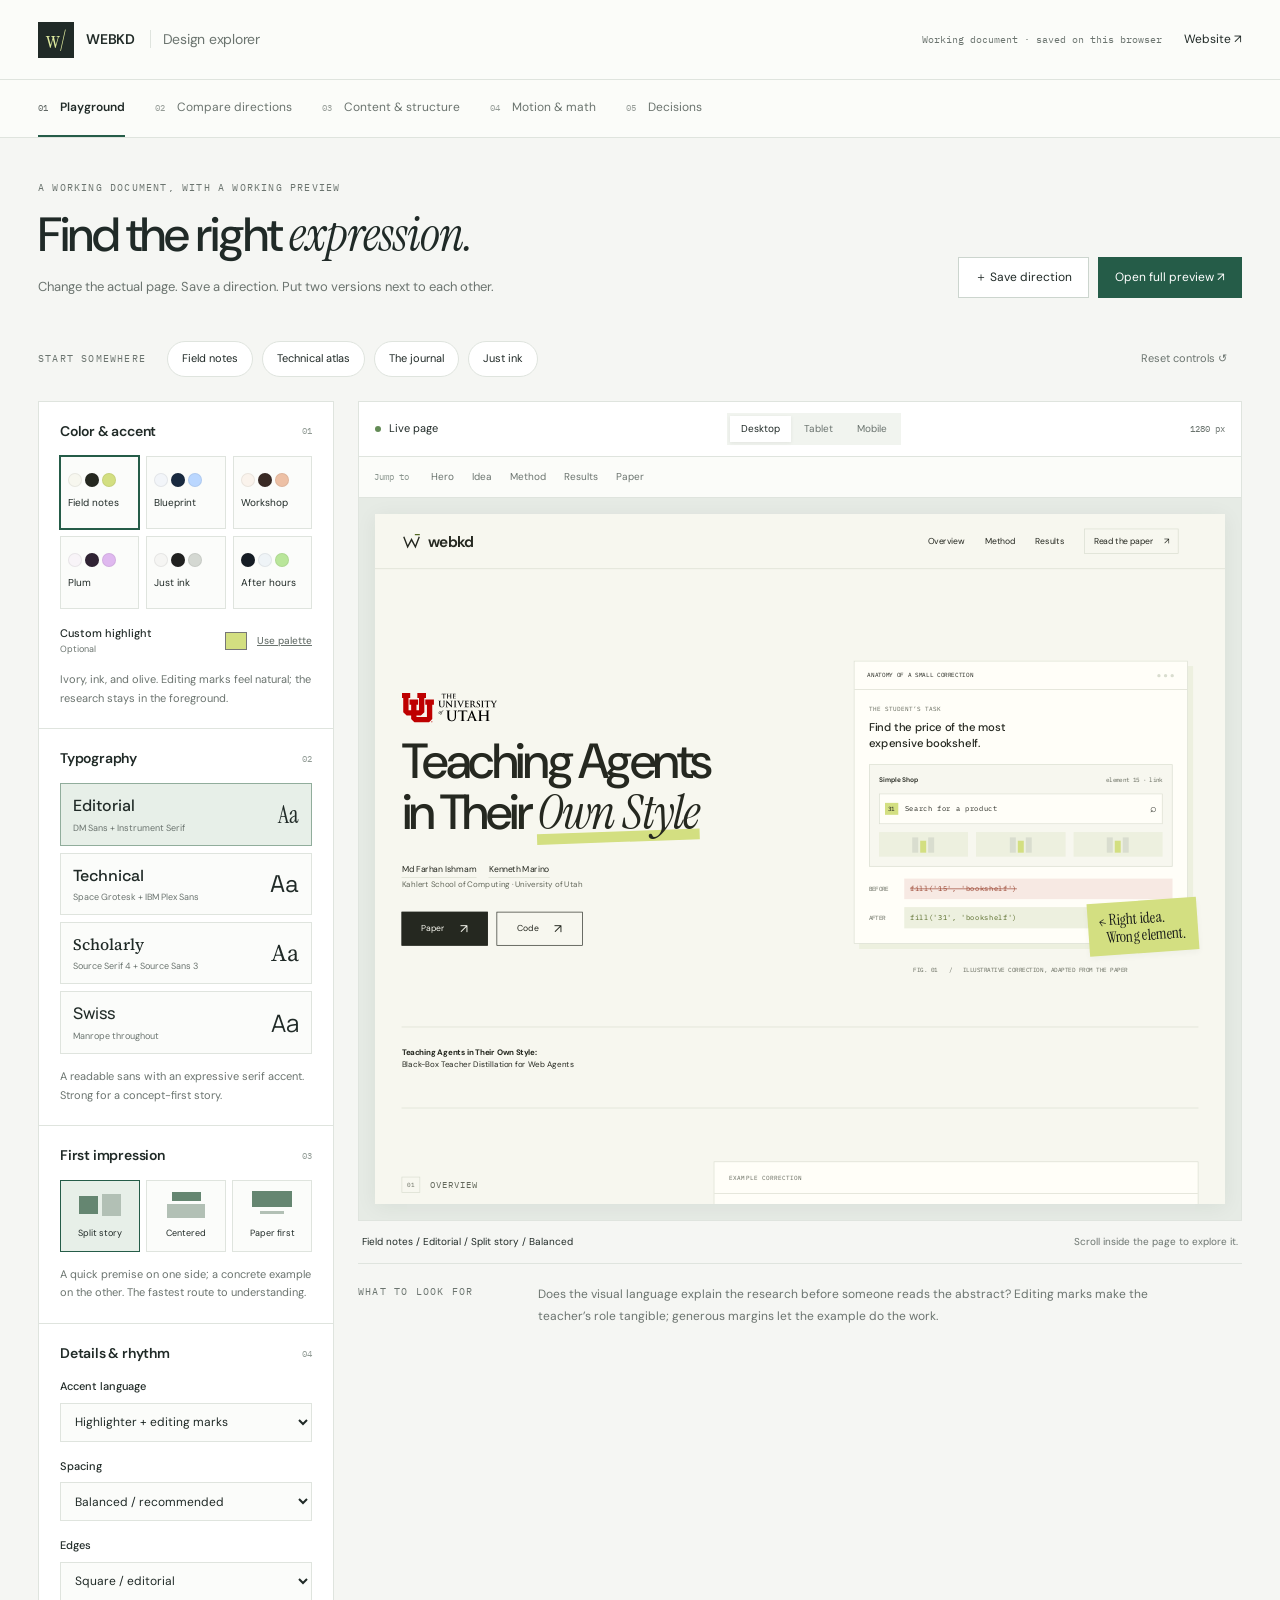
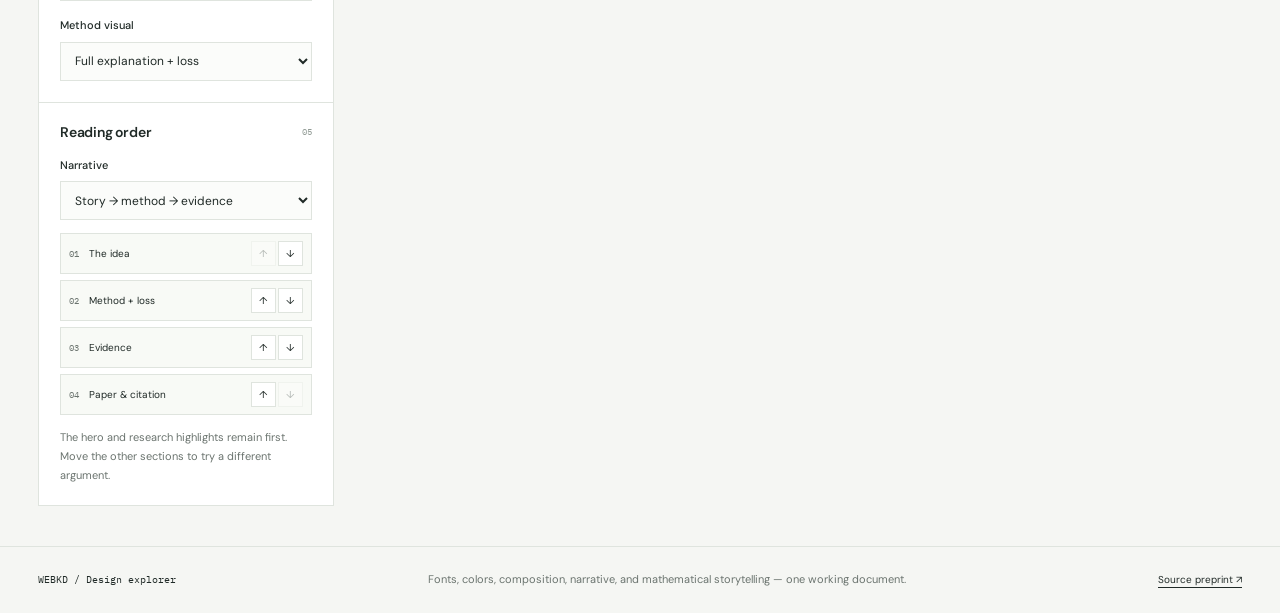
==== design-explorer.html @ 94b7bc2e "Build WEBKD research website and link directly to paper" ====
<!doctype html>
<html lang="en">
<head>
  <meta charset="utf-8">
  <meta name="viewport" content="width=device-width, initial-scale=1">
  <title>WEBKD — Design explorer & working document</title>
  <meta name="description" content="An interactive design workbook for the WEBKD research website. Compare typography, accents, composition, content order, and mathematical storytelling.">
  <link rel="preconnect" href="https://fonts.googleapis.com">
  <link rel="preconnect" href="https://fonts.gstatic.com" crossorigin>
  <link href="https://fonts.googleapis.com/css2?family=DM+Sans:wght@400;500;600;650;700&family=IBM+Plex+Mono:wght@400;500&family=Instrument+Serif:ital@0;1&family=Manrope:wght@400;500;600;700&family=Source+Serif+4:wght@400;600&family=Space+Grotesk:wght@400;500;600&display=swap" rel="stylesheet">
  <link rel="stylesheet" href="design-explorer.css">
  <script src="design-explorer.js" defer></script>
</head>
<body>
  <a class="skip" href="#workspace">Skip to workspace</a>
  <header class="app-header">
    <a class="app-brand" href="design-explorer.html"><span class="brand-mark">w/</span><span>WEBKD <b>Design explorer</b></span></a>
    <div class="header-end"><span class="save-indicator" id="save-indicator" role="status">Working document · saved on this browser</span><a class="text-link" href="index.html" target="_blank" rel="noopener">Website ↗</a></div>
  </header>
  <nav class="workspace-tabs" role="tablist" aria-label="Design document sections">
    <button id="tab-playground" role="tab" aria-selected="true" aria-controls="panel-playground" data-tab="playground"><span>01</span> Playground</button>
    <button id="tab-compare" role="tab" aria-selected="false" aria-controls="panel-compare" data-tab="compare" tabindex="-1"><span>02</span> Compare directions</button>
    <button id="tab-structure" role="tab" aria-selected="false" aria-controls="panel-structure" data-tab="structure" tabindex="-1"><span>03</span> Content & structure</button>
    <button id="tab-math" role="tab" aria-selected="false" aria-controls="panel-math" data-tab="math" tabindex="-1"><span>04</span> Motion & math</button>
    <button id="tab-notes" role="tab" aria-selected="false" aria-controls="panel-notes" data-tab="notes" tabindex="-1"><span>05</span> Decisions</button>
  </nav>
  <main id="workspace">
    <section id="panel-playground" role="tabpanel" aria-labelledby="tab-playground">
      <div class="page-intro"><div><p class="eyebrow">A working document, with a working preview</p><h1>Find the right <em>expression.</em></h1><p>Change the actual page. Save a direction. Put two versions next to each other.</p></div><div class="intro-actions"><button class="button" data-save-direction>＋ Save direction</button><a class="button primary" id="open-preview" href="index.html" target="_blank" rel="noopener">Open full preview ↗</a></div></div>
      <div class="preset-row"><span class="eyebrow">Start somewhere</span><button data-preset="field">Field notes</button><button data-preset="technical">Technical atlas</button><button data-preset="journal">The journal</button><button data-preset="ink">Just ink</button><button id="reset-design" class="reset">Reset controls ↺</button></div>
      <div class="playground-layout">
        <aside class="controls" aria-label="Design controls">
          <section class="control-section"><div class="control-heading"><h2>Color & accent</h2><span>01</span></div><div class="palette-grid" id="palette-options" role="group" aria-label="Color palette"></div><label class="input-label custom-color"><span>Custom highlight <small>Optional</small></span><span><input type="color" id="custom-accent" value="#d3df81" aria-label="Custom accent color"><button id="clear-accent" class="small-link">Use palette</button></span></label><p class="control-note" id="palette-description"></p></section>
          <section class="control-section"><div class="control-heading"><h2>Typography</h2><span>02</span></div><div class="type-options" id="type-options" role="group" aria-label="Typography pairing"></div><p class="control-note" id="type-description"></p></section>
          <section class="control-section"><div class="control-heading"><h2>First impression</h2><span>03</span></div><div class="composition-options" role="group" aria-label="Hero composition"><button data-setting="hero" data-value="split"><span class="layout-icon split-icon"><i></i><i></i></span>Split story</button><button data-setting="hero" data-value="centered"><span class="layout-icon center-icon"><i></i><i></i></span>Centered</button><button data-setting="hero" data-value="paper"><span class="layout-icon paper-icon"><i></i><i></i></span>Paper first</button></div><p class="control-note" id="hero-description"></p></section>
          <section class="control-section"><div class="control-heading"><h2>Details & rhythm</h2><span>04</span></div><label class="input-label">Accent language<select id="accent-select" data-select="accent"><option value="marker">Highlighter + editing marks</option><option value="underline">Precise underlines</option><option value="dot">Dots + technical annotations</option><option value="quiet">Quiet, minimal decoration</option></select></label><label class="input-label">Spacing<select id="density-select" data-select="density"><option value="spacious">Spacious / slow reading</option><option value="balanced">Balanced / recommended</option><option value="compact">Compact / information first</option></select></label><label class="input-label">Edges<select id="corners-select" data-select="corners"><option value="sharp">Square / editorial</option><option value="soft">Soft / approachable</option></select></label><label class="input-label">Method visual<select id="animation-select" data-select="animation"><option value="deep">Full explanation + loss</option><option value="overview">Quick 22-second overview</option><option value="static">Static scientific diagram</option></select></label></section>
          <section class="control-section"><div class="control-heading"><h2>Reading order</h2><span>05</span></div><label class="input-label">Narrative<select id="order-select"><option value="story">Story → method → evidence</option><option value="evidence">Evidence → story → method</option><option value="method">Method → story → evidence</option><option value="custom">Custom order</option></select></label><ol class="order-list" id="order-list" aria-label="Reorder content sections"></ol><p class="control-note">The hero and research highlights remain first. Move the other sections to try a different argument.</p></section>
        </aside>
        <div class="preview-column">
          <div class="preview-toolbar"><span><i class="live-dot"></i> Live page</span><div class="segmented" role="group" aria-label="Preview viewport"><button data-device="desktop" aria-pressed="true">Desktop</button><button data-device="tablet" aria-pressed="false">Tablet</button><button data-device="mobile" aria-pressed="false">Mobile</button></div><span class="viewport-label" id="viewport-label">1280 px</span></div>
          <div class="preview-jumps" role="group" aria-label="Jump to preview section"><span>Jump to</span><button data-focus="hero">Hero</button><button data-focus="idea">Idea</button><button data-focus="method">Method</button><button data-focus="results">Results</button><button data-focus="paper">Paper</button></div>
          <div class="preview-shell" id="preview-shell"><div class="frame-stage" data-logical-width="1280" data-logical-height="1040"><iframe id="live-preview" src="index.html?explore=1" title="Live website design preview"></iframe></div></div>
          <div class="preview-summary"><p id="current-summary" aria-live="polite"></p><span>Scroll inside the page to explore it.</span></div>
          <div class="design-reason"><span class="eyebrow">What to look for</span><p id="design-reason">Does the visual language explain the research before someone reads the abstract? Editing marks make the teacher’s role tangible; generous margins let the example do the work.</p></div>
        </div>
      </div>
    </section>
    <section id="panel-compare" role="tabpanel" aria-labelledby="tab-compare" hidden>
      <div class="page-intro"><div><p class="eyebrow">Hold one thing constant, change another</p><h1>Two directions.<br><em>A clearer choice.</em></h1><p>Compare saved snapshots or the current working design. Each preview is a complete page.</p></div><button class="button" id="swap-comparison">Swap A & B ⇄</button></div>
      <div class="comparison-grid"><article class="comparison-card"><div class="comparison-heading"><label for="compare-a"><span class="letter">A</span> Direction</label><select id="compare-a"></select><button class="button small" data-use-comparison="a">Use this</button></div><div class="frame-stage comparison-stage" data-logical-width="1160" data-logical-height="1180"><iframe id="compare-frame-a" title="Design comparison A" data-src="index.html?explore=1"></iframe></div><p class="comparison-caption" id="compare-note-a"></p></article><article class="comparison-card"><div class="comparison-heading"><label for="compare-b"><span class="letter">B</span> Direction</label><select id="compare-b"></select><button class="button small" data-use-comparison="b">Use this</button></div><div class="frame-stage comparison-stage" data-logical-width="1160" data-logical-height="1180"><iframe id="compare-frame-b" title="Design comparison B" data-src="index.html?explore=1"></iframe></div><p class="comparison-caption" id="compare-note-b"></p></article></div>
      <div class="comparison-details"><h2>What actually changes?</h2><div class="table-scroll"><table><thead><tr><th scope="col">Design decision</th><th scope="col">Direction A</th><th scope="col">Direction B</th></tr></thead><tbody id="comparison-diff"></tbody></table></div></div>
    </section>
    <section id="panel-structure" role="tabpanel" aria-labelledby="tab-structure" hidden>
      <div class="page-intro"><div><p class="eyebrow">Decide the argument before adding content</p><h1>Structure is<br><em>part of the story.</em></h1><p>Three useful routes through the same research, depending on who arrives and what they need.</p></div><button class="button primary" data-go-tab="playground">Try a structure in the page ↗</button></div>
      <div class="route-grid">
        <article class="route-card"><span class="eyebrow">01 / For a broad ML audience</span><h2>Lead with the idea.</h2><p>Make the teacher-as-editor concept immediately understandable. Build the case before showing the numbers.</p><div class="route-chain"><span>Hook</span><b>↓</b><span>Concrete correction</span><b>↓</b><span>Method + loss</span><b>↓</b><span>Evidence</span><b>↓</b><span>Paper</span></div><p class="tradeoff"><strong>Tradeoff:</strong> technical readers scroll further to reach the equations.</p><button class="button" data-order-preset="story">Use this order ↗</button></article>
        <article class="route-card"><span class="eyebrow">02 / For readers comparing methods</span><h2>Lead with evidence.</h2><p>Give researchers a reason to care early: the benchmark, the baseline, and the actual size of the gain.</p><div class="route-chain"><span>Hook</span><b>↓</b><span>Results + limitations</span><b>↓</b><span>Concrete correction</span><b>↓</b><span>Method + loss</span><b>↓</b><span>Paper</span></div><p class="tradeoff"><strong>Tradeoff:</strong> results need precise context before the method has been explained.</p><button class="button" data-order-preset="evidence">Use this order ↗</button></article>
        <article class="route-card"><span class="eyebrow">03 / For a technical research audience</span><h2>Lead with mechanics.</h2><p>Introduce the algorithm and objective first. Let the explanatory animation carry the technical argument.</p><div class="route-chain"><span>Hook</span><b>↓</b><span>Method + loss</span><b>↓</b><span>Concrete correction</span><b>↓</b><span>Evidence</span><b>↓</b><span>Paper</span></div><p class="tradeoff"><strong>Tradeoff:</strong> a higher entry cost for readers who are new to agent distillation.</p><button class="button" data-order-preset="method">Use this order ↗</button></article>
      </div>
      <div class="content-plan"><div><p class="eyebrow">What belongs where</p><h2>A page with depth,<br>not a pasted paper.</h2><p>The first layer should give the insight. The second should let a researcher inspect the mechanism and evidence.</p></div><div class="table-scroll"><table><thead><tr><th>Section</th><th>Show immediately</th><th>Let readers open</th></tr></thead><tbody><tr><th>Hero</th><td>One takeaway, authors, paper link, concrete visual.</td><td>Full paper title and affiliation remain visible.</td></tr><tr><th>The idea</th><td>Student → teacher → style-preserving correction.</td><td>Original figure and full structured response.</td></tr><tr><th>Method</th><td>Four stages and the two terms of the objective.</td><td>Chaptered animation, exact equations, span weighting and masks.</td></tr><tr><th>Evidence</th><td>One benchmark, explicit baseline, model selector.</td><td>Full table, standard errors, transfer results and limits.</td></tr><tr><th>Paper</th><td>Preprint, authors, copyable citation.</td><td>Code and checkpoints when their release links exist.</td></tr></tbody></table></div></div>
    </section>
    <section id="panel-math" role="tabpanel" aria-labelledby="tab-math" hidden>
      <div class="page-intro"><div><p class="eyebrow">Explain the optimization, not just the pipeline</p><h1>Make the loss<br><em>make sense.</em></h1><p>A deeper Manim treatment, followed by an interactive explanation of what each term controls.</p></div><a class="button" href="assets/webkd-paper.pdf#page=7" target="_blank" rel="noopener">Read Eq. 5 in the paper ↗</a></div>
      <div class="motion-layout"><div class="motion-player"><video id="math-film" controls playsinline preload="metadata" poster="assets/webkd-method-poster.png?v=20261014-r3" aria-label="WEBKD method and loss explanation"><source src="assets/webkd-method.mp4?v=20261014-r3" type="video/mp4"></video><div class="motion-footer"><span>Manim · silent, with a written explanation below</span><a href="assets/webkd-method-poster.png?v=20261014-r3" target="_blank" rel="noopener">Static diagram ↗</a></div></div><aside class="chapter-panel"><span class="eyebrow">Chapters</span><div id="chapter-list"><button data-chapter="0.0"><span>01</span><div>The student’s own states<small>Where corrections are made</small></div></button><button data-chapter="9.867"><span>02</span><div>The perplexity premium<small>Why wording can dominate the loss</small></div></button><button data-chapter="20.600"><span>03</span><div>Action contribution<small>Score reasoning; set learning emphasis</small></div></button><button data-chapter="35.833"><span>04</span><div>The complete objective<small>Learning emphasis + rationale anchor</small></div></button><button data-chapter="46.867"><span>05</span><div>What the anchor controls<small>Keep reasoning near its prior</small></div></button><button data-chapter="59.400"><span>06</span><div>Putting it together<small>Correct decisions in the student’s style</small></div></button></div><p class="control-note">Select a chapter to seek and play. The film uses schematic examples, not measured training traces.</p></aside></div>
      <div class="formula-intro"><span class="eyebrow">The central equation / paper Eq. 5</span><h2>Two terms. Two different jobs.</h2><div class="formula-surface"><img src="assets/formulas/loss.svg" alt="L WD equals the sum of token weights times cross entropy divided by the sum of weights, plus beta times the sum of role masks times pointwise KL divided by the sum of role masks." loading="lazy"></div><div class="intuition-pair"><article><span class="term-label">Weighted imitation</span><h3>What deserves attention?</h3><p>Weight reasoning by how much it helps the student predict the corrected action. Divide by the weight sum so changing all weights together does not silently rescale the loss.</p></article><article><span class="term-label anchor">Rationale anchor</span><h3>How far should reasoning move?</h3><p>Penalize drift from the frozen seed on think, plan, and memory tokens. Leave action and step tokens almost unanchored so corrected decisions can be learned.</p></article></div></div>
      <div class="loss-lab"><div class="lab-intro"><span class="eyebrow">Try the intuition</span><h2>Which span earns<br>the learning signal?</h2><p>Move the contribution scores. The weight map follows the paper’s Eq. 10, including average ranks for ties and the dead zone.</p><p class="synthetic-label">Illustrative values · one token per span · not experimental results</p><div class="lab-presets"><button data-lab-preset="distinct">Distinct contributions</button><button data-lab-preset="tied">All tied</button><button data-lab-preset="close">Nearly tied</button></div><label class="input-label beta-label">Anchor strength β <output id="beta-output">0.03</output><input id="beta-slider" type="range" min="0" max="0.3" step="0.01" value="0.03"></label><label class="input-label">Anchor mask<select id="mask-select"><option value="rationale">Rationale only · paper setting</option><option value="all">All tokens · comparison</option><option value="none">No anchor · comparison</option></select></label><p class="control-note">The demo holds target-token cross entropy and log-ratios fixed. β changes the objective’s penalty, not a simulated model’s accuracy.</p></div><div class="lab-workspace"><div id="span-controls"></div><div class="lab-constants"><span>Weight floor φ = 0.1</span><span>Dead zone τ = 0.05 nats</span></div><div class="table-scroll"><table class="loss-table"><thead><tr><th>Role</th><th>CE weight w</th><th>Anchor γ</th><th>Fixed CE</th><th>Fixed d</th></tr></thead><tbody id="loss-lab-table"></tbody></table></div><div class="loss-total" aria-live="polite"><span><small>Weighted CE</small><b id="weighted-ce">—</b></span><strong>+</strong><span><small>β × anchor</small><b id="anchor-term">—</b></span><strong>=</strong><span><small>Illustrative loss</small><b id="loss-total">—</b></span></div><p id="weight-intuition" class="weight-intuition"></p></div></div>
      <div class="equation-grid">
        <article class="equation-card"><span class="eyebrow">Eq. 2 / Diagnose the mismatch</span><h3>Extra surprisal, not raw perplexity.</h3><img src="assets/formulas/premium.svg" alt="Premium equals mean negative log probability of teacher supervision under the seed minus mean negative log probability of student text." loading="lazy"><p>The premium is the difference in mean per-token surprisal: log perplexity of supervision minus log perplexity of the student’s own response. Unfamiliar teacher wording can dominate a uniform loss.</p></article>
        <article class="equation-card"><span class="eyebrow">Eq. 4 / Measure contribution</span><h3>What changes when this span disappears?</h3><img src="assets/formulas/information.svg" alt="Delta s equals the seed model's log probability of the corrected action with the span minus its log probability without the span." loading="lazy"><p>Both scores come from the frozen student checkpoint, computed offline. A negative contribution stays in the ranking; it is not automatically removed.</p></article>
        <article class="equation-card"><span class="eyebrow">Eq. 10 / Map contribution to weight</span><h3>Rank within each step.</h3><img src="assets/formulas/weights.svg" alt="The span weight is clipped between phi and one; the normalized rank is contracted toward one half according to the within-step spread divided by the dead-zone width." loading="lazy"><p>Here rₛ is the normalized within-step rank and σ = max Δ − min Δ is the contribution spread. With φ = 0.1 and τ = 0.05 nats, all-tied contributions give every span weight 0.55; near ties smoothly approach it. Ranks reduce sensitivity to action-probability scale.</p></article>
        <article class="equation-card"><span class="eyebrow">Eq. 5 / Penalize selected drift</span><h3>A pointwise KL surrogate.</h3><img src="assets/formulas/kl.svg" alt="k l i equals exponential d i minus d i minus one, where d i is log seed probability minus log current policy probability of the same target token." loading="lazy"><p>Here pᵢ is the current student’s target-token probability and qᵢ is the frozen seed’s, at the same context. This penalty is evaluated on corpus target tokens, not the exact full-vocabulary KL. The rationale mask is 1 for think/plan/memory and 10⁻⁶ elsewhere in the implementation.</p></article>
      </div>
    </section>
    <section id="panel-notes" role="tabpanel" aria-labelledby="tab-notes" hidden>
      <div class="page-intro"><div><p class="eyebrow">Keep the decisions, not just the screenshots</p><h1>Your design<br><em>working document.</em></h1><p>Save combinations, record why they work, and export a brief when you find a direction.</p></div><div class="intro-actions"><button class="button" id="export-json">Export workspace ↓</button><button class="button primary" id="print-brief">Print / save PDF ↗</button></div></div>
      <div class="decision-layout"><div><section class="notes-card"><h2>What feels right?</h2><label class="input-label">Direction & rationale<textarea id="decision-notes" rows="7" placeholder="For example: Keep the olive editing marks, use the scholarly title treatment, and lead with the loss animation. The page should feel like a research essay."></textarea></label><label class="input-label">Questions to resolve<textarea id="open-questions" rows="4" placeholder="What should the first screen communicate? Should the equations be visible immediately? Which example best explains the student’s style?"></textarea></label><p class="control-note">Notes and saved directions stay in this browser. Export the workspace to keep a portable copy.</p></section><section class="notes-card import-card"><div><h2>Continue from a saved document</h2><p>Import a previously exported explorer workspace.</p></div><label class="button">Import JSON<input type="file" id="import-json" accept="application/json,.json" class="visually-hidden"></label><p id="import-status" role="status"></p></section></div><aside class="decision-summary"><span class="eyebrow">Current working direction</span><dl id="decision-summary"></dl><button class="button" data-save-direction>＋ Save this as a direction</button><button class="button text-button" id="export-brief">Download decision brief ↓</button></aside></div>
      <div class="saved-heading"><h2>Saved directions</h2><p>Snapshots stay fixed while you keep experimenting.</p></div><div class="saved-grid" id="saved-directions"></div>
    </section>
  </main>
  <footer class="app-footer"><span>WEBKD / Design explorer</span><p>Fonts, colors, composition, narrative, and mathematical storytelling — one working document.</p><a href="assets/webkd-paper.pdf" target="_blank" rel="noopener">Source preprint ↗</a></footer>
  <dialog id="save-dialog" aria-labelledby="save-dialog-title"><form id="save-direction-form"><div class="dialog-heading"><h2 id="save-dialog-title">Save a direction</h2><button type="button" id="close-save" aria-label="Close save dialog">×</button></div><label class="input-label">Name<input id="direction-name" type="text" maxlength="70" required placeholder="Olive, but more technical"></label><label class="input-label">Why this combination?<textarea id="direction-note" rows="3" maxlength="1200" placeholder="What you want to keep or explore further."></textarea></label><button class="button primary" type="submit">Save snapshot</button></form></dialog>
  <div id="toast" role="status" class="toast" hidden></div>
  <section id="print-document" class="print-document" aria-label="Printable design decision document"></section>
</body>
</html>
---- design-explorer.css ----
:root{--bg:#f5f6f3;--panel:#fff;--ink:#202a27;--muted:#6b746f;--line:#dfe4de;--green:#255c48;--green-soft:#e7efe8;--lime:#deea9e;--sans:'DM Sans',sans-serif;--mono:'IBM Plex Mono',monospace;--serif:'Instrument Serif',Georgia,serif}
*{box-sizing:border-box}html{scroll-behavior:smooth}body{margin:0;background:var(--bg);color:var(--ink);font:14px/1.6 var(--sans);-webkit-font-smoothing:antialiased}button,input,select,textarea{font:inherit;color:inherit}button{cursor:pointer}button,a,input,select,textarea{-webkit-tap-highlight-color:transparent}button{background:none;border:0}a{color:inherit;text-underline-offset:4px}button:focus-visible,a:focus-visible,input:focus-visible,select:focus-visible,textarea:focus-visible,summary:focus-visible{outline:3px solid #628779;outline-offset:3px}h1,h2,h3,p{margin:0}h1,h2,h3{line-height:1.15;font-weight:500}h1{font-size:48px;letter-spacing:-2px}h1 em{font-family:var(--serif);font-weight:400;letter-spacing:-1px}h2{font-size:25px;letter-spacing:-.6px}h3{font-size:20px;letter-spacing:-.4px}p{color:var(--muted)}[hidden]{display:none!important}::selection{background:var(--lime)}.eyebrow{font:10px/1.5 var(--mono);letter-spacing:1.2px;text-transform:uppercase;color:var(--muted)}.skip{position:fixed;top:-100px;left:12px;z-index:40;background:var(--ink);color:white;padding:12px}.skip:focus{top:12px}.visually-hidden{position:absolute;width:1px;height:1px;padding:0;margin:-1px;overflow:hidden;clip:rect(0,0,0,0);white-space:nowrap;border:0}
.app-header{height:80px;display:flex;justify-content:space-between;align-items:center;padding:0 38px;border-bottom:1px solid var(--line);background:#fbfcf9;gap:20px}.app-brand{display:flex;gap:12px;align-items:center;text-decoration:none;font-size:14px;font-weight:600;letter-spacing:-.25px}.app-brand b{font-weight:400;color:var(--muted);border-left:1px solid var(--line);padding-left:12px;margin-left:12px}.brand-mark{background:var(--ink);color:var(--lime);width:36px;height:36px;display:grid;place-items:center;font:23px var(--serif)}.header-end{display:flex;gap:22px;align-items:center}.save-indicator{font:10px var(--mono);color:var(--muted)}.text-link{font-size:12px;text-decoration:none}.workspace-tabs{padding:0 38px;display:flex;gap:30px;background:#fbfcf9;border-bottom:1px solid var(--line);position:sticky;top:0;z-index:20}.workspace-tabs button{padding:18px 0;white-space:nowrap;font-size:12px;border-bottom:2px solid transparent;color:var(--muted)}.workspace-tabs button span{font:9px var(--mono);margin-right:9px;opacity:.7}.workspace-tabs button[aria-selected=true]{border-color:var(--green);color:var(--ink);font-weight:600}.workspace-tabs button:hover{color:var(--green)}main{max-width:1720px;margin:auto;padding:0 38px}.page-intro{padding:42px 0 28px;display:flex;align-items:flex-end;justify-content:space-between;gap:30px}.page-intro .eyebrow{margin-bottom:12px}.page-intro p:not(.eyebrow){font-size:13px;margin-top:15px;max-width:650px}.intro-actions{display:flex;gap:9px;flex-wrap:wrap}.button{display:inline-flex;align-items:center;justify-content:center;gap:8px;padding:11px 16px;border:1px solid #ccd5ce;background:var(--panel);font-size:12px;text-decoration:none;line-height:1.4;min-height:40px}.button:hover{background:var(--green-soft);border-color:#a8bbae}.button.primary{background:var(--green);color:white;border-color:var(--green)}.button.primary:hover{background:#1a4736}.button.small{font-size:10px;padding:7px 10px;min-height:32px}.text-button{background:transparent;border:0}.preset-row{display:flex;align-items:center;gap:9px;padding:15px 0 24px;flex-wrap:wrap}.preset-row .eyebrow{margin-right:12px}.preset-row button{font-size:11px;background:var(--panel);border:1px solid var(--line);padding:8px 14px;border-radius:20px}.preset-row button:hover{background:var(--green-soft)}.preset-row .reset{margin-left:auto;background:transparent;border-color:transparent;color:var(--muted)}
.playground-layout{display:grid;grid-template-columns:296px minmax(0,1fr);gap:24px;align-items:start;padding-bottom:40px}.controls{border:1px solid var(--line);background:var(--panel)}.control-section{padding:21px;border-bottom:1px solid var(--line)}.control-section:last-child{border:0}.control-heading{display:flex;align-items:center;justify-content:space-between;margin-bottom:17px}.control-heading h2{font-size:14px;letter-spacing:-.2px;font-weight:600}.control-heading>span{font:9px var(--mono);color:#919b95}.palette-grid{display:grid;grid-template-columns:repeat(3,1fr);gap:7px}.palette-button{border:1px solid var(--line);padding:10px 7px;text-align:left;font-size:10px;min-height:73px;background:#fbfcfa}.palette-button[aria-pressed=true]{border-color:var(--green);box-shadow:0 0 0 1px var(--green)}.swatches{display:flex;gap:3px;margin-bottom:8px}.swatches i{width:14px;height:14px;border-radius:50%;box-shadow:inset 0 0 0 1px #0001}.control-note{font-size:11px;line-height:1.7;margin-top:13px;color:var(--muted)}.input-label{display:block;font-size:11px;font-weight:500;margin-top:16px}.input-label input:not([type=range]):not([type=color]),.input-label select,.input-label textarea{display:block;width:100%;margin-top:7px;background:#fbfcfa;border:1px solid var(--line);padding:9px 10px;min-height:39px;outline-offset:1px;border-radius:0;font-weight:400;font-size:12px}.input-label textarea{line-height:1.7;resize:vertical}.input-label select{appearance:auto;padding-right:3px}.custom-color{display:flex;justify-content:space-between;align-items:center}.custom-color small{font-size:9px;color:var(--muted);display:block;font-weight:400}.custom-color>span:last-child{display:flex;gap:8px;align-items:center}.custom-color input{width:26px;height:26px;padding:0;border:0;background:transparent}.small-link{font-size:10px;text-decoration:underline;color:var(--muted);padding:0}.type-options{display:grid;gap:7px}.type-button{border:1px solid var(--line);text-align:left;padding:11px 12px;background:#fbfcfa;display:flex;justify-content:space-between;align-items:center;gap:10px}.type-button[aria-pressed=true]{background:var(--green-soft);border-color:#91ad9c}.type-button strong{font-size:16px;font-weight:500;line-height:1.3}.type-button small{display:block;font:9px var(--sans);color:var(--muted);margin-top:4px}.type-button .type-sample{font-size:24px;line-height:1}.composition-options{display:grid;grid-template-columns:repeat(3,1fr);gap:6px}.composition-options button{font-size:9px;border:1px solid var(--line);padding:10px 4px;background:#fbfcfa}.composition-options button[aria-pressed=true]{border-color:var(--green);background:var(--green-soft)}.layout-icon{height:27px;display:flex;width:42px;margin:0 auto 8px;gap:4px;align-items:center}.layout-icon i{display:block;background:#b2c0b5;width:20px;height:22px}.layout-icon i:first-child{background:#658671;height:18px}.center-icon{flex-direction:column;justify-content:center;gap:3px}.center-icon i:first-child{width:29px;height:9px}.center-icon i:last-child{width:38px;height:14px}.paper-icon{flex-direction:column;gap:4px}.paper-icon i:first-child{width:40px;height:16px}.paper-icon i:last-child{width:24px;height:3px}.order-list{list-style:none;padding:0;margin:13px 0 0;display:grid;gap:6px;counter-reset:order}.order-list li{display:flex;gap:10px;align-items:center;padding:7px 8px;background:#f8faf6;border:1px solid var(--line);font-size:10px}.order-list li:before{counter-increment:order;content:counter(order,decimal-leading-zero);color:var(--muted);font:9px var(--mono)}.order-list .order-actions{margin-left:auto;display:flex;gap:2px}.order-actions button{height:25px;width:25px;border:1px solid var(--line);background:white}.order-actions button:disabled{opacity:.3;cursor:default}
.preview-column{position:sticky;top:79px;min-width:0}.preview-toolbar{display:flex;justify-content:space-between;gap:15px;align-items:center;padding:11px 16px;background:#fff;border:1px solid var(--line);font-size:11px}.preview-toolbar>span:first-child{display:flex;align-items:center;gap:8px}.live-dot{width:6px;height:6px;background:#638b56;border-radius:50%}.segmented{display:flex;background:#f1f4ef;padding:3px;gap:2px}.segmented button{padding:5px 11px;font-size:10px;color:var(--muted)}.segmented button[aria-pressed=true]{background:#fff;box-shadow:0 1px 4px #0001;color:var(--ink)}.viewport-label{font:9px var(--mono);color:var(--muted)}.preview-jumps{display:flex;gap:14px;align-items:center;padding:10px 15px;background:#fbfcf9;border:1px solid var(--line);border-top:0;font-size:10px;flex-wrap:wrap}.preview-jumps span{color:#8c9790;font:9px var(--mono);margin-right:6px}.preview-jumps button{padding:2px;color:var(--muted)}.preview-jumps button:hover{color:var(--green);text-decoration:underline}.preview-shell{background:#e6ebe5;padding:16px;overflow:hidden;border:1px solid var(--line);border-top:0;display:flex;justify-content:center}.frame-stage{position:relative;width:100%;overflow:hidden;background:#fff;box-shadow:0 3px 20px #172a2410;flex:none}.frame-stage iframe{position:absolute;left:0;top:0;display:block;border:0;transform-origin:top left;background:white}.preview-summary{display:flex;gap:15px;justify-content:space-between;padding:13px 4px;font-size:10px}.preview-summary p{color:var(--ink)}.preview-summary span{color:var(--muted);text-align:right}.design-reason{padding:20px 0;border-top:1px solid var(--line);display:grid;grid-template-columns:160px 1fr;gap:20px}.design-reason p{font-size:12px;max-width:620px;line-height:1.8}
.comparison-grid{display:grid;grid-template-columns:1fr 1fr;gap:24px;margin-top:15px}.comparison-card{border:1px solid var(--line);background:var(--panel);min-width:0}.comparison-heading{padding:15px;display:flex;gap:12px;align-items:center}.comparison-heading label{display:flex;align-items:center;gap:9px;font-size:10px;white-space:nowrap}.letter{width:25px;height:25px;background:var(--ink);color:var(--lime);display:grid;place-items:center;font-family:var(--mono)}.comparison-heading select{min-width:0;flex:1;padding:8px;background:#f7f9f5;border:1px solid var(--line);font-size:11px}.comparison-stage{box-shadow:none;border-top:1px solid var(--line);border-bottom:1px solid var(--line)}.comparison-caption{padding:15px;font-size:11px;min-height:68px}.comparison-details{padding:38px 0 55px;display:grid;grid-template-columns:1fr 2fr;gap:40px}.table-scroll{overflow:auto}table{border-collapse:collapse;width:100%;font-size:12px;line-height:1.6}th,td{padding:13px 16px;text-align:left;border-bottom:1px solid var(--line);vertical-align:top}th{font-weight:500}thead{background:#ebf0e9;font-size:10px;color:var(--muted)}.difference{background:#e5f0e3}.route-grid{display:grid;grid-template-columns:repeat(3,1fr);gap:22px;margin:20px 0 55px}.route-card{border:1px solid var(--line);background:var(--panel);padding:28px;display:flex;flex-direction:column;align-items:flex-start}.route-card h2{margin-top:19px;font-size:28px;letter-spacing:-.9px}.route-card>p{margin-top:15px;font-size:13px;line-height:1.8}.route-chain{width:100%;margin:25px 0 0;display:flex;flex-direction:column;align-items:center;gap:5px}.route-chain span{display:block;width:100%;background:#f3f6ef;border:1px solid var(--line);padding:10px 14px;font-size:11px;text-align:center}.route-chain span:first-child,.route-chain span:last-child{background:#fbfcfa}.route-chain b{font-size:11px;color:#9bab9e;font-weight:400;line-height:1}.route-card .tradeoff{font-size:11px;flex:1;padding:5px 0 22px}.tradeoff strong{font-weight:500;color:var(--ink)}.route-card .button{width:100%}.content-plan{display:grid;grid-template-columns:1fr 2fr;gap:60px;border-top:1px solid var(--line);padding:40px 0 60px}.content-plan h2{font-size:31px;margin-top:16px}.content-plan>div>p:last-child{margin-top:20px;font-size:13px;max-width:300px;line-height:1.8}
.motion-layout{display:grid;grid-template-columns:minmax(0,1fr) 290px;gap:25px;margin-top:16px}.motion-player{border:1px solid var(--line);background:white;align-self:start}.motion-player video{width:100%;display:block;aspect-ratio:16/9;background:#f7f7ef}.motion-footer{display:flex;justify-content:space-between;gap:20px;padding:14px 17px;font-size:10px;color:var(--muted)}.chapter-panel{border-left:1px solid var(--line);padding-left:24px}.chapter-panel>.eyebrow{display:block;margin-bottom:15px}.chapter-panel button{display:flex;gap:14px;padding:13px 8px;border-bottom:1px solid var(--line);width:100%;text-align:left}.chapter-panel button>span{font:10px var(--mono);color:var(--green);padding-top:3px}.chapter-panel button div{font-size:12px;line-height:1.5}.chapter-panel button small{display:block;font-size:10px;color:var(--muted);margin-top:3px}.chapter-panel button:hover,.chapter-panel button.is-active{background:var(--green-soft)}.formula-intro{padding:50px 0 0}.formula-intro h2{font-size:35px;letter-spacing:-1px;margin-top:12px}.formula-surface{background:white;border:1px solid var(--line);padding:34px;margin-top:25px}.formula-surface img{display:block;max-width:100%;width:820px;height:auto;margin:auto;min-height:70px}.intuition-pair{display:grid;grid-template-columns:1fr 1fr;gap:42px;margin:26px 0 44px}.intuition-pair article{border-left:2px solid #85a771;padding-left:22px}.intuition-pair article:last-child{border-color:#b4a689}.term-label{font:9px var(--mono);text-transform:uppercase;letter-spacing:1px;color:var(--green)}.term-label.anchor{color:#847555}.intuition-pair h3{margin-top:10px}.intuition-pair p{font-size:13px;margin-top:12px;line-height:1.8;max-width:580px}.loss-lab{display:grid;grid-template-columns:1fr 1.55fr;gap:45px;background:white;border:1px solid var(--line);padding:35px}.lab-intro h2{font-size:31px;letter-spacing:-.9px;margin-top:14px}.lab-intro>p{font-size:12px;margin-top:17px;line-height:1.8}.lab-intro .synthetic-label{font:9px/1.8 var(--mono);background:#f4f1e7;color:#796743;padding:9px 12px;margin-top:18px}.lab-presets{display:flex;gap:7px;flex-wrap:wrap;margin-top:18px}.lab-presets button{border:1px solid var(--line);padding:6px 9px;font-size:10px}.lab-presets button:hover{background:var(--green-soft)}.beta-label{display:flex;justify-content:space-between;flex-wrap:wrap}.beta-label input{width:100%;margin:12px 0 0;accent-color:var(--green)}.beta-label output{font-family:var(--mono);color:var(--green)}.span-control{border-bottom:1px solid var(--line);padding:13px 0}.span-control:first-child{padding-top:0}.span-title{display:flex;gap:15px;align-items:center;justify-content:space-between}.span-title label{font-size:12px}.span-title output{font:11px var(--mono);color:var(--green)}.span-control input{display:block;width:100%;margin:12px 0;accent-color:var(--green)}.span-feedback{display:flex;gap:14px;align-items:center;font:10px var(--mono);color:var(--muted)}.span-weight-track{background:#eff2eb;height:6px;flex:1}.span-weight-bar{display:block;height:100%;background:#749a62;width:55%}.lab-constants{display:flex;gap:15px;justify-content:space-between;font:9px var(--mono);color:var(--muted);padding:20px 0 13px}.loss-table{font-size:10px}.loss-table th,.loss-table td{padding:8px 9px}.loss-table td:not(:first-child){font-family:var(--mono)}.loss-total{display:flex;align-items:center;justify-content:space-between;gap:14px;padding:23px 0 16px}.loss-total span{display:flex;flex-direction:column}.loss-total small{font-size:9px;color:var(--muted)}.loss-total b{font:24px var(--mono);letter-spacing:-1px;margin-top:7px}.loss-total>strong{font-size:16px;font-weight:400;color:#8c998e}.loss-total span:last-child b{color:var(--green)}.weight-intuition{padding-top:14px;border-top:1px solid var(--line);font-size:11px;line-height:1.8}.equation-grid{display:grid;grid-template-columns:1fr 1fr;gap:25px;margin:30px 0 60px}.equation-card{background:white;border:1px solid var(--line);padding:27px;min-width:0}.equation-card h3{margin-top:13px;font-size:21px}.equation-card img{width:100%;height:115px;object-fit:contain;object-position:left center;display:block;margin:17px 0}.equation-card p{font-size:12px;line-height:1.8}
.decision-layout{display:grid;grid-template-columns:1.6fr 1fr;gap:30px;margin-top:15px}.notes-card{border:1px solid var(--line);background:#fff;padding:28px}.notes-card h2{font-size:23px}.notes-card .input-label{font-size:12px;margin-top:22px}.notes-card textarea{font-size:13px!important;background:#fbfcfa!important}.import-card{margin-top:20px;display:flex;align-items:center;gap:20px;flex-wrap:wrap}.import-card h2{font-size:16px;letter-spacing:-.3px}.import-card p{font-size:11px;margin-top:7px}.import-card .button{margin-left:auto;cursor:pointer}.import-card #import-status:not(:empty){flex-basis:100%;margin:0}.decision-summary{background:var(--green-soft);padding:28px;align-self:start;border:1px solid #d2dfd2}.decision-summary dl{margin:16px 0 26px}.decision-summary dl div{display:grid;grid-template-columns:100px 1fr;gap:14px;padding:10px 0;border-bottom:1px solid #d0dccf;font-size:12px}.decision-summary dt{color:var(--muted);font-size:11px}.decision-summary dd{margin:0}.decision-summary .button{width:100%;margin-top:7px}.saved-heading{padding:40px 0 20px;display:flex;justify-content:space-between;gap:20px;align-items:center}.saved-heading p{font-size:12px}.saved-grid{display:grid;grid-template-columns:repeat(3,1fr);gap:20px;margin-bottom:60px}.saved-card{background:#fff;border:1px solid var(--line);padding:22px;display:flex;flex-direction:column}.saved-card .swatches{margin-bottom:15px}.saved-card h3{font-size:19px;overflow-wrap:anywhere}.saved-card p{margin-top:10px;font-size:11px;flex:1;overflow-wrap:anywhere}.saved-card .saved-meta{font:9px/1.8 var(--mono);margin-top:18px;flex:0;color:#87928a}.saved-actions{display:flex;gap:8px;align-items:center;margin-top:15px}.saved-actions .delete-direction{margin-left:auto;font-size:10px;color:var(--muted)}.app-footer{display:flex;gap:25px;justify-content:space-between;align-items:center;padding:24px 38px;border-top:1px solid var(--line);font-size:10px}.app-footer>span{font-family:var(--mono);white-space:nowrap}.app-footer p{font-size:11px}.app-footer a{white-space:nowrap}dialog{width:min(470px,calc(100% - 30px));border:1px solid var(--line);padding:28px;background:#fff;color:var(--ink);box-shadow:0 30px 120px #0003}dialog::backdrop{background:#1a2b2466;backdrop-filter:blur(4px)}.dialog-heading{display:flex;justify-content:space-between;align-items:center;gap:20px}.dialog-heading h2{font-size:26px}.dialog-heading button{font-size:25px}.dialog-heading+.input-label{margin-top:25px}dialog .primary{margin-top:22px;width:100%}.toast{position:fixed;bottom:24px;left:50%;transform:translateX(-50%);padding:13px 20px;background:var(--ink);color:#fff;font-size:12px;z-index:50;box-shadow:0 5px 20px #0002;max-width:calc(100% - 32px);text-align:center}.print-document{display:none}
@media(min-width:1600px){.playground-layout{grid-template-columns:320px 1fr;gap:32px}.control-section{padding:24px}}
@media(max-width:1150px){main{padding:0 24px}.app-header,.workspace-tabs{padding-left:24px;padding-right:24px}.workspace-tabs{gap:23px}.page-intro{align-items:flex-start}.page-intro h1{font-size:42px}.playground-layout{grid-template-columns:266px minmax(0,1fr);gap:18px}.control-section{padding:17px}.preview-shell{padding:10px}.preview-toolbar{gap:9px;padding:10px}.viewport-label{display:none}.segmented button{padding:5px 8px}.preview-summary{display:block}.preview-summary>span{display:block;text-align:left;margin-top:4px}.design-reason{grid-template-columns:1fr;gap:8px}.motion-layout{grid-template-columns:minmax(0,1fr) 255px;gap:20px}.chapter-panel{padding-left:18px}.route-card{padding:21px}.route-card h2{font-size:24px}.loss-lab{padding:26px;gap:30px}.comparison-heading{gap:8px;padding:10px}.comparison-heading label{font-size:0}.comparison-heading .letter{font-size:11px}.saved-grid{grid-template-columns:1fr 1fr}}
@media(max-width:820px){.app-header{height:68px}.save-indicator{display:none}.app-brand b{font-size:12px}.workspace-tabs{overflow-x:auto;gap:25px}.workspace-tabs button{font-size:11px;padding:16px 0}.workspace-tabs button span{display:none}.page-intro{padding-top:30px;display:block}.page-intro h1{font-size:40px}.intro-actions,.page-intro>.button{margin-top:22px}.preset-row{gap:7px}.preset-row .eyebrow{flex-basis:100%}.preset-row .reset{margin-left:0}.playground-layout{grid-template-columns:230px minmax(0,1fr);gap:14px}.control-section{padding:14px}.palette-grid{grid-template-columns:1fr 1fr}.composition-options{grid-template-columns:1fr}.composition-options button{display:flex;align-items:center;gap:15px;font-size:10px;padding:9px 12px}.layout-icon{margin:0;width:36px;height:22px}.type-button strong{font-size:14px}.type-button small{font-size:8px}.type-button .type-sample{font-size:20px}.preview-column{top:72px}.preview-toolbar{flex-wrap:wrap}.preview-toolbar .segmented{margin-left:auto}.preview-jumps{gap:10px;font-size:9px;padding:8px 10px}.preview-jumps span{display:none}.comparison-grid{gap:14px}.comparison-details{grid-template-columns:1fr;gap:20px}.route-grid{grid-template-columns:1fr;gap:20px}.route-chain{flex-direction:row;gap:7px;flex-wrap:wrap}.route-chain span{width:auto;flex:1;font-size:9px;white-space:nowrap}.route-chain b{transform:rotate(-90deg)}.route-card .tradeoff{padding-bottom:15px}.route-card .button{width:auto}.content-plan{grid-template-columns:1fr;gap:25px}.content-plan>div>p:last-child{max-width:550px}.motion-layout{grid-template-columns:1fr}.chapter-panel{border:1px solid var(--line);padding:20px}.chapter-panel #chapter-list{display:grid;grid-template-columns:1fr 1fr;gap:0 20px}.loss-lab{grid-template-columns:1fr;gap:30px}.lab-intro h2 br{display:none}.lab-intro .input-label{max-width:430px}.equation-card{padding:20px}.decision-layout{grid-template-columns:1fr}.saved-grid{grid-template-columns:1fr 1fr}.app-footer{padding:22px 24px;flex-wrap:wrap}.app-footer p{order:3;flex-basis:100%}.app-footer>a{margin-left:auto}.header-end{gap:0}}
@media(max-width:600px){main{padding:0 18px}.app-header{padding:0 18px}.app-brand{gap:8px;font-size:12px}.app-brand b{padding-left:8px;margin-left:8px;font-size:11px}.brand-mark{width:29px;height:29px;font-size:21px}.text-link{font-size:10px}.workspace-tabs{padding:0 18px;gap:24px}.page-intro{padding:27px 0 20px}.page-intro h1{font-size:38px;letter-spacing:-1.7px}.page-intro p:not(.eyebrow){font-size:12px}.intro-actions .button{font-size:11px;padding:10px 12px}.playground-layout{display:flex;flex-direction:column}.controls{width:100%;display:grid;grid-template-columns:1fr 1fr;align-items:start}.control-section{border-right:1px solid var(--line);height:100%;min-width:0}.control-section:last-child{grid-column:1/-1;border:0}.control-heading h2{font-size:12px}.control-heading>span{font-size:8px}.palette-button{padding:9px 5px;font-size:9px}.palette-grid{gap:6px}.swatches{gap:2px}.swatches i{width:12px;height:12px}.custom-color{align-items:flex-start;gap:8px;flex-direction:column}.type-button{padding:10px 8px}.type-button .type-sample{display:none}.type-button strong{font-size:13px}.type-button small{font-size:8px}.control-note{font-size:10px}.input-label{font-size:10px}.input-label select{font-size:10px;max-width:100%;padding-left:6px}.preview-column{position:static;width:100%}.preview-summary{font-size:9px}.design-reason{padding:17px 0}.comparison-grid{grid-template-columns:1fr}.comparison-heading label{font-size:10px}.comparison-card{max-width:100%}.comparison-stage{max-height:580px}.route-chain{flex-direction:column;align-items:stretch}.route-chain span{width:100%;font-size:11px}.route-chain b{transform:none;text-align:center}.route-card>p{font-size:12px}.content-plan{padding-top:30px}.content-plan th,.content-plan td{padding:10px 8px;font-size:10px}.motion-footer{font-size:9px;gap:10px;flex-wrap:wrap}.chapter-panel #chapter-list{grid-template-columns:1fr}.formula-intro h2{font-size:29px}.formula-surface{padding:19px 12px}.formula-surface img{min-height:40px}.intuition-pair{grid-template-columns:1fr;gap:24px}.intuition-pair p{font-size:12px}.loss-lab{padding:21px 17px}.lab-intro h2{font-size:28px}.loss-total{gap:10px}.loss-total b{font-size:19px}.loss-total small{font-size:8px}.lab-constants{font-size:8px;gap:10px}.equation-grid{grid-template-columns:1fr;gap:18px}.equation-card img{height:100px}.notes-card{padding:22px}.saved-heading{display:block}.saved-heading p{margin-top:10px}.saved-grid{grid-template-columns:1fr}.app-footer{padding:22px 18px}.import-card .button{margin:0}.decision-summary{padding:23px}.preview-jumps button{min-height:25px}.order-actions button{height:29px;width:29px}}
@media(prefers-reduced-motion:reduce){html{scroll-behavior:auto}*{transition:none!important;animation:none!important}}
@media print{body{background:white;font:12px/1.6 Georgia,serif;color:#111}.app-header,.workspace-tabs,main,.app-footer,dialog,.toast{display:none!important}.print-document{display:block;padding:20px}.print-document h1{font:34px/1.1 Georgia,serif;letter-spacing:-1px;margin-bottom:10px}.print-document h2{font:21px Georgia,serif;margin-top:28px;margin-bottom:12px}.print-document p{color:#333;white-space:pre-wrap}.print-document table{font-size:11px}.print-document th,.print-document td{border-bottom:1px solid #ddd;padding:9px}.print-document .print-snapshot{break-inside:avoid;margin:20px 0}.print-document .print-muted{font-size:10px;color:#666}}
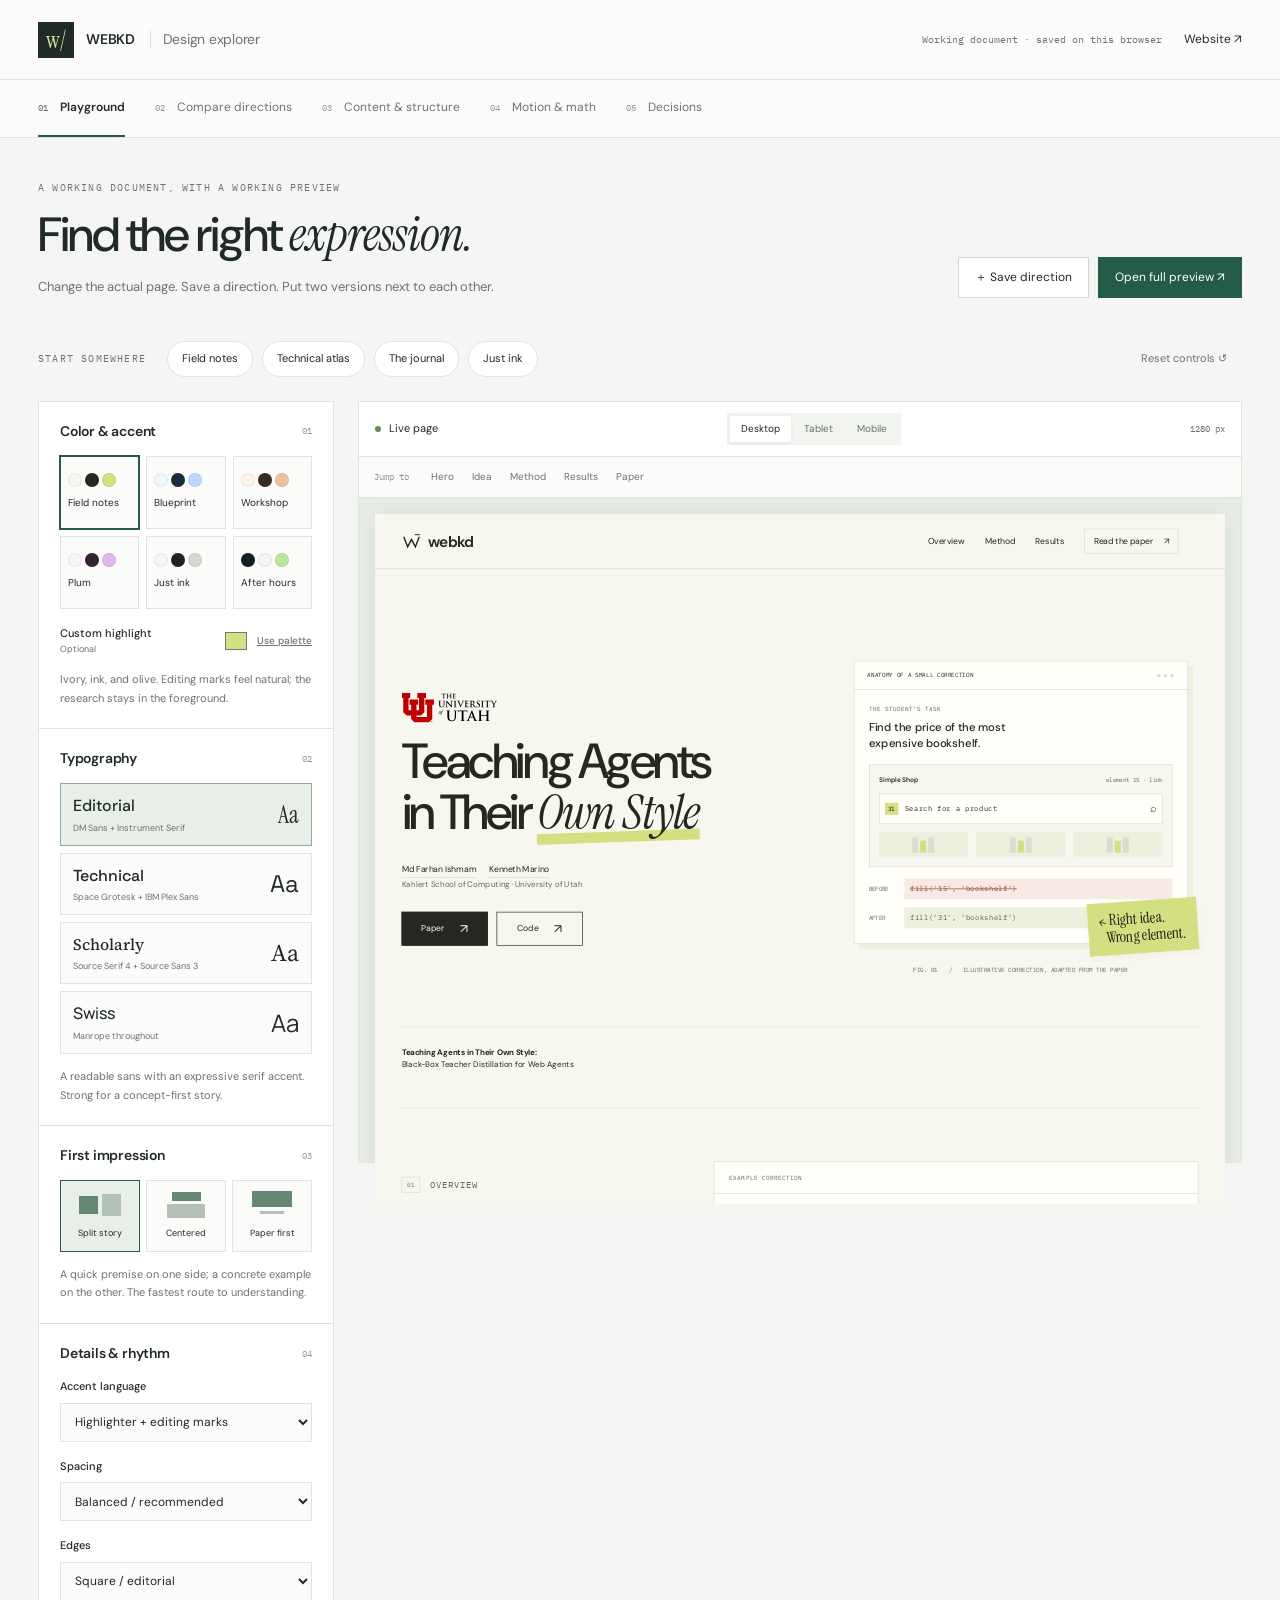
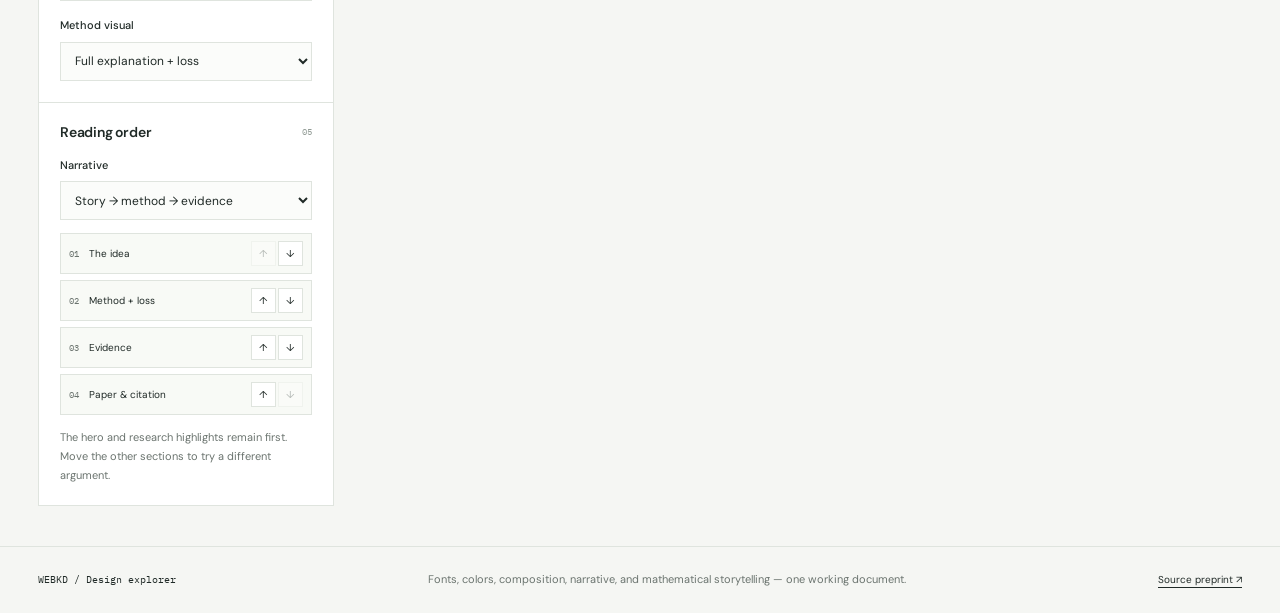
==== commit fd3bce26: "Link paper to arXiv:2610.19834 and update BibTeX Replace bundled-preprint links with the canonical a" ====
--- a/design-explorer.html
+++ b/design-explorer.html
@@ -60,7 +60,7 @@
       <div class="content-plan"><div><p class="eyebrow">What belongs where</p><h2>A page with depth,<br>not a pasted paper.</h2><p>The first layer should give the insight. The second should let a researcher inspect the mechanism and evidence.</p></div><div class="table-scroll"><table><thead><tr><th>Section</th><th>Show immediately</th><th>Let readers open</th></tr></thead><tbody><tr><th>Hero</th><td>One takeaway, authors, paper link, concrete visual.</td><td>Full paper title and affiliation remain visible.</td></tr><tr><th>The idea</th><td>Student → teacher → style-preserving correction.</td><td>Original figure and full structured response.</td></tr><tr><th>Method</th><td>Four stages and the two terms of the objective.</td><td>Chaptered animation, exact equations, span weighting and masks.</td></tr><tr><th>Evidence</th><td>One benchmark, explicit baseline, model selector.</td><td>Full table, standard errors, transfer results and limits.</td></tr><tr><th>Paper</th><td>Preprint, authors, copyable citation.</td><td>Code and checkpoints when their release links exist.</td></tr></tbody></table></div></div>
     </section>
     <section id="panel-math" role="tabpanel" aria-labelledby="tab-math" hidden>
-      <div class="page-intro"><div><p class="eyebrow">Explain the optimization, not just the pipeline</p><h1>Make the loss<br><em>make sense.</em></h1><p>A deeper Manim treatment, followed by an interactive explanation of what each term controls.</p></div><a class="button" href="assets/webkd-paper.pdf#page=7" target="_blank" rel="noopener">Read Eq. 5 in the paper ↗</a></div>
+      <div class="page-intro"><div><p class="eyebrow">Explain the optimization, not just the pipeline</p><h1>Make the loss<br><em>make sense.</em></h1><p>A deeper Manim treatment, followed by an interactive explanation of what each term controls.</p></div><a class="button" href="https://arxiv.org/pdf/2610.19834#page=7" target="_blank" rel="noopener">Read Eq. 5 in the paper ↗</a></div>
       <div class="motion-layout"><div class="motion-player"><video id="math-film" controls playsinline preload="metadata" poster="assets/webkd-method-poster.png?v=20261014-r3" aria-label="WEBKD method and loss explanation"><source src="assets/webkd-method.mp4?v=20261014-r3" type="video/mp4"></video><div class="motion-footer"><span>Manim · silent, with a written explanation below</span><a href="assets/webkd-method-poster.png?v=20261014-r3" target="_blank" rel="noopener">Static diagram ↗</a></div></div><aside class="chapter-panel"><span class="eyebrow">Chapters</span><div id="chapter-list"><button data-chapter="0.0"><span>01</span><div>The student’s own states<small>Where corrections are made</small></div></button><button data-chapter="9.867"><span>02</span><div>The perplexity premium<small>Why wording can dominate the loss</small></div></button><button data-chapter="20.600"><span>03</span><div>Action contribution<small>Score reasoning; set learning emphasis</small></div></button><button data-chapter="35.833"><span>04</span><div>The complete objective<small>Learning emphasis + rationale anchor</small></div></button><button data-chapter="46.867"><span>05</span><div>What the anchor controls<small>Keep reasoning near its prior</small></div></button><button data-chapter="59.400"><span>06</span><div>Putting it together<small>Correct decisions in the student’s style</small></div></button></div><p class="control-note">Select a chapter to seek and play. The film uses schematic examples, not measured training traces.</p></aside></div>
       <div class="formula-intro"><span class="eyebrow">The central equation / paper Eq. 5</span><h2>Two terms. Two different jobs.</h2><div class="formula-surface"><img src="assets/formulas/loss.svg" alt="L WD equals the sum of token weights times cross entropy divided by the sum of weights, plus beta times the sum of role masks times pointwise KL divided by the sum of role masks." loading="lazy"></div><div class="intuition-pair"><article><span class="term-label">Weighted imitation</span><h3>What deserves attention?</h3><p>Weight reasoning by how much it helps the student predict the corrected action. Divide by the weight sum so changing all weights together does not silently rescale the loss.</p></article><article><span class="term-label anchor">Rationale anchor</span><h3>How far should reasoning move?</h3><p>Penalize drift from the frozen seed on think, plan, and memory tokens. Leave action and step tokens almost unanchored so corrected decisions can be learned.</p></article></div></div>
       <div class="loss-lab"><div class="lab-intro"><span class="eyebrow">Try the intuition</span><h2>Which span earns<br>the learning signal?</h2><p>Move the contribution scores. The weight map follows the paper’s Eq. 10, including average ranks for ties and the dead zone.</p><p class="synthetic-label">Illustrative values · one token per span · not experimental results</p><div class="lab-presets"><button data-lab-preset="distinct">Distinct contributions</button><button data-lab-preset="tied">All tied</button><button data-lab-preset="close">Nearly tied</button></div><label class="input-label beta-label">Anchor strength β <output id="beta-output">0.03</output><input id="beta-slider" type="range" min="0" max="0.3" step="0.01" value="0.03"></label><label class="input-label">Anchor mask<select id="mask-select"><option value="rationale">Rationale only · paper setting</option><option value="all">All tokens · comparison</option><option value="none">No anchor · comparison</option></select></label><p class="control-note">The demo holds target-token cross entropy and log-ratios fixed. β changes the objective’s penalty, not a simulated model’s accuracy.</p></div><div class="lab-workspace"><div id="span-controls"></div><div class="lab-constants"><span>Weight floor φ = 0.1</span><span>Dead zone τ = 0.05 nats</span></div><div class="table-scroll"><table class="loss-table"><thead><tr><th>Role</th><th>CE weight w</th><th>Anchor γ</th><th>Fixed CE</th><th>Fixed d</th></tr></thead><tbody id="loss-lab-table"></tbody></table></div><div class="loss-total" aria-live="polite"><span><small>Weighted CE</small><b id="weighted-ce">—</b></span><strong>+</strong><span><small>β × anchor</small><b id="anchor-term">—</b></span><strong>=</strong><span><small>Illustrative loss</small><b id="loss-total">—</b></span></div><p id="weight-intuition" class="weight-intuition"></p></div></div>
@@ -77,7 +77,7 @@
       <div class="saved-heading"><h2>Saved directions</h2><p>Snapshots stay fixed while you keep experimenting.</p></div><div class="saved-grid" id="saved-directions"></div>
     </section>
   </main>
-  <footer class="app-footer"><span>WEBKD / Design explorer</span><p>Fonts, colors, composition, narrative, and mathematical storytelling — one working document.</p><a href="assets/webkd-paper.pdf" target="_blank" rel="noopener">Source preprint ↗</a></footer>
+  <footer class="app-footer"><span>WEBKD / Design explorer</span><p>Fonts, colors, composition, narrative, and mathematical storytelling — one working document.</p><a href="https://arxiv.org/abs/2610.19834" target="_blank" rel="noopener">Source preprint ↗</a></footer>
   <dialog id="save-dialog" aria-labelledby="save-dialog-title"><form id="save-direction-form"><div class="dialog-heading"><h2 id="save-dialog-title">Save a direction</h2><button type="button" id="close-save" aria-label="Close save dialog">×</button></div><label class="input-label">Name<input id="direction-name" type="text" maxlength="70" required placeholder="Olive, but more technical"></label><label class="input-label">Why this combination?<textarea id="direction-note" rows="3" maxlength="1200" placeholder="What you want to keep or explore further."></textarea></label><button class="button primary" type="submit">Save snapshot</button></form></dialog>
   <div id="toast" role="status" class="toast" hidden></div>
   <section id="print-document" class="print-document" aria-label="Printable design decision document"></section>
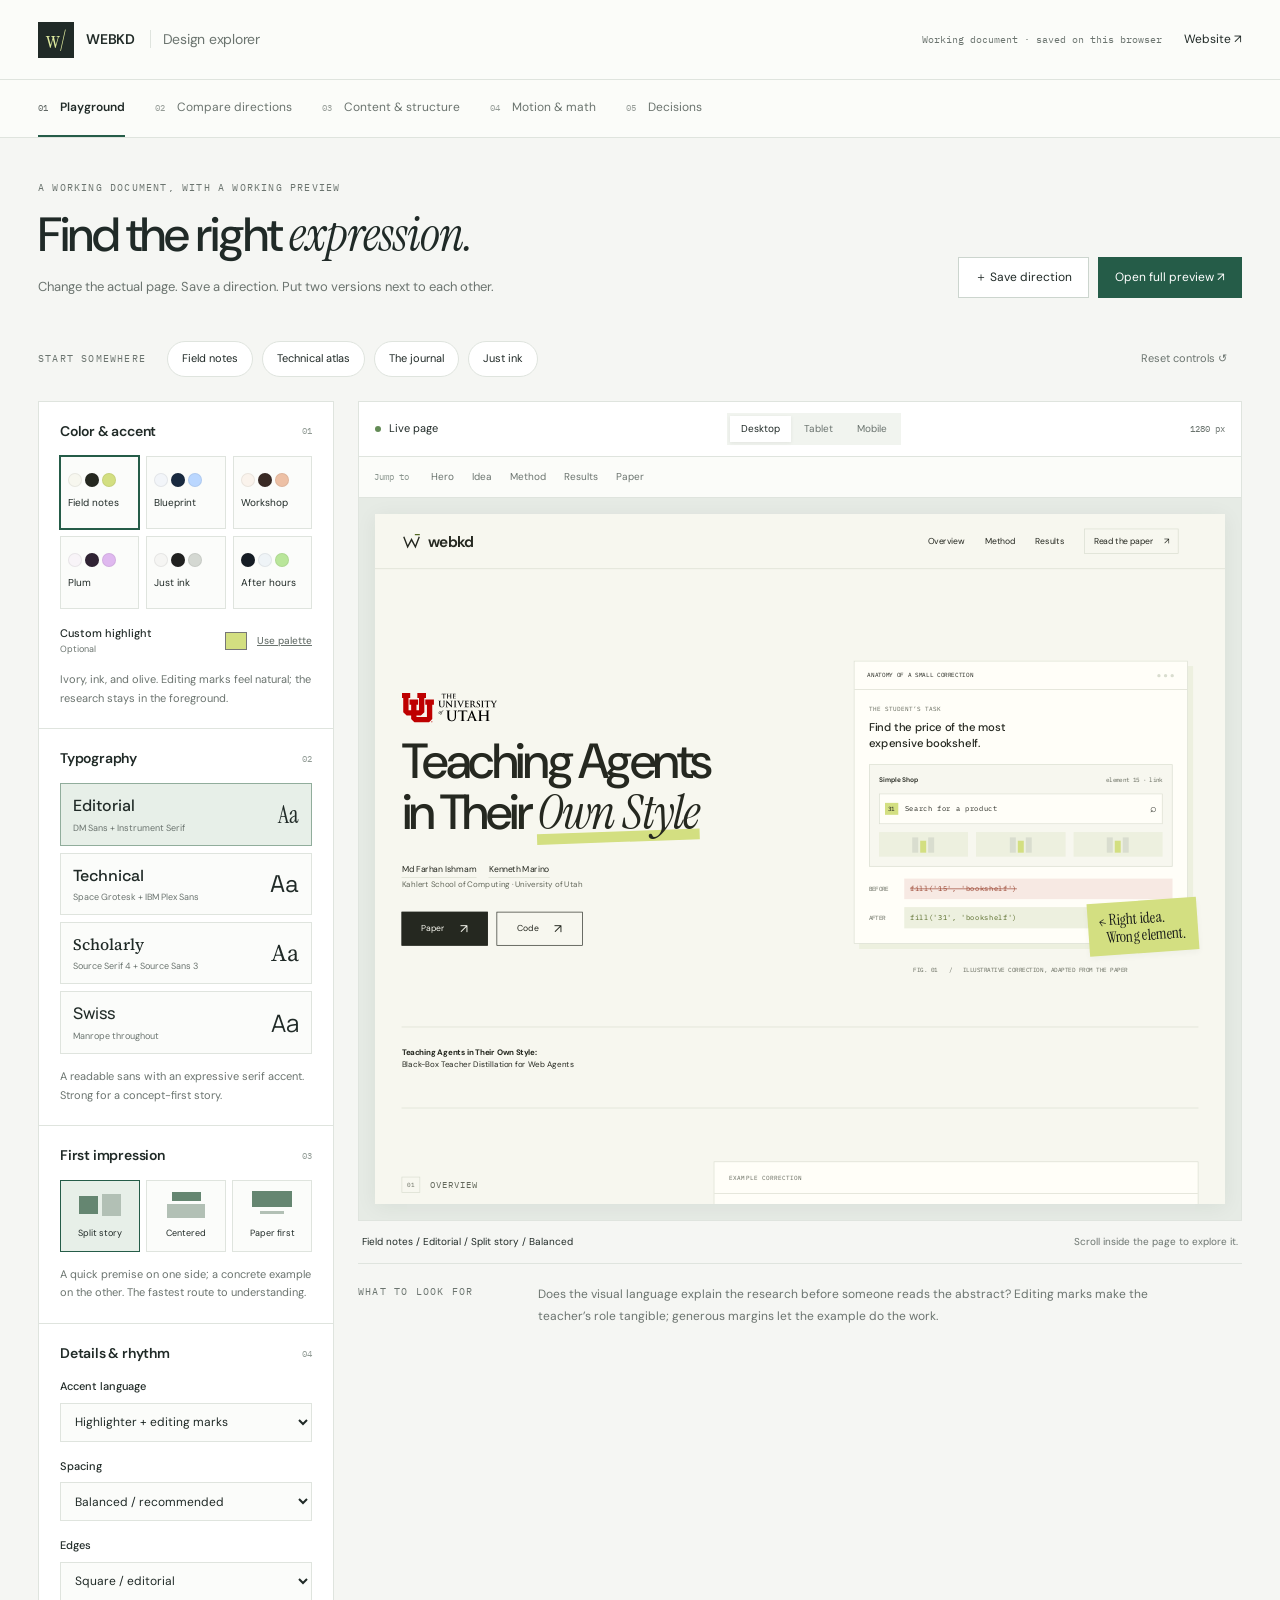
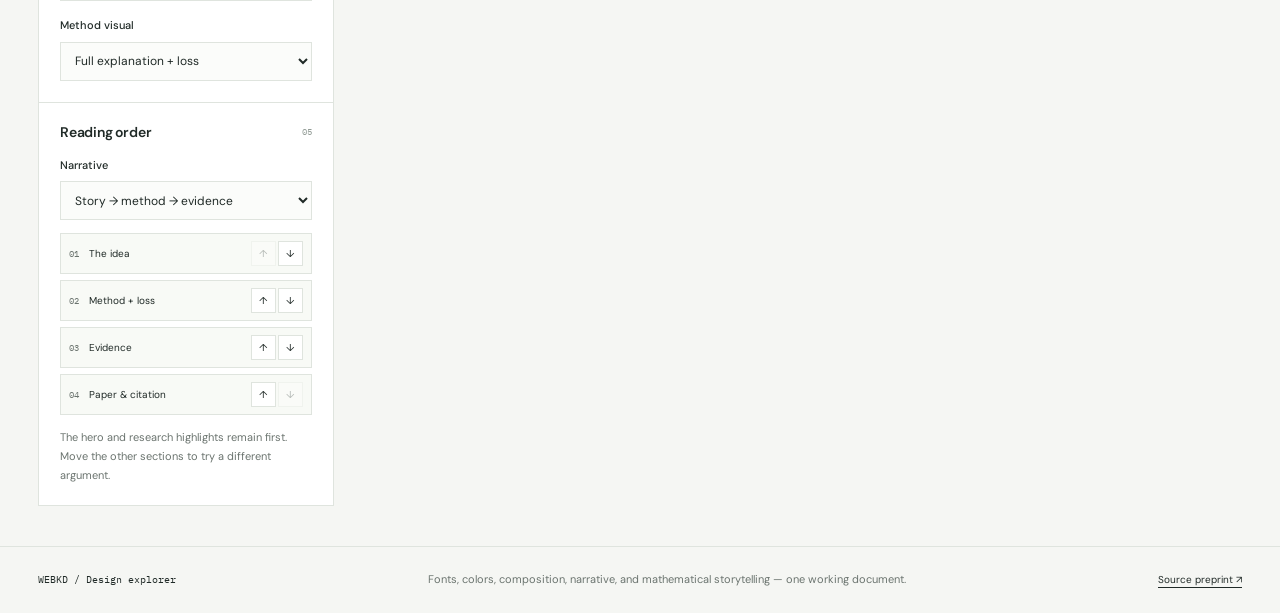
==== commit 93282422: "Update arXiv paper links and add paper before footer code" ====
--- a/design-explorer.html
+++ b/design-explorer.html
@@ -60,7 +60,7 @@
       <div class="content-plan"><div><p class="eyebrow">What belongs where</p><h2>A page with depth,<br>not a pasted paper.</h2><p>The first layer should give the insight. The second should let a researcher inspect the mechanism and evidence.</p></div><div class="table-scroll"><table><thead><tr><th>Section</th><th>Show immediately</th><th>Let readers open</th></tr></thead><tbody><tr><th>Hero</th><td>One takeaway, authors, paper link, concrete visual.</td><td>Full paper title and affiliation remain visible.</td></tr><tr><th>The idea</th><td>Student → teacher → style-preserving correction.</td><td>Original figure and full structured response.</td></tr><tr><th>Method</th><td>Four stages and the two terms of the objective.</td><td>Chaptered animation, exact equations, span weighting and masks.</td></tr><tr><th>Evidence</th><td>One benchmark, explicit baseline, model selector.</td><td>Full table, standard errors, transfer results and limits.</td></tr><tr><th>Paper</th><td>Preprint, authors, copyable citation.</td><td>Code and checkpoints when their release links exist.</td></tr></tbody></table></div></div>
     </section>
     <section id="panel-math" role="tabpanel" aria-labelledby="tab-math" hidden>
-      <div class="page-intro"><div><p class="eyebrow">Explain the optimization, not just the pipeline</p><h1>Make the loss<br><em>make sense.</em></h1><p>A deeper Manim treatment, followed by an interactive explanation of what each term controls.</p></div><a class="button" href="https://arxiv.org/pdf/2610.19834#page=7" target="_blank" rel="noopener">Read Eq. 5 in the paper ↗</a></div>
+      <div class="page-intro"><div><p class="eyebrow">Explain the optimization, not just the pipeline</p><h1>Make the loss<br><em>make sense.</em></h1><p>A deeper Manim treatment, followed by an interactive explanation of what each term controls.</p></div><a class="button" href="https://arxiv.org/pdf/2610.22539#page=7" target="_blank" rel="noopener">Read Eq. 5 in the paper ↗</a></div>
       <div class="motion-layout"><div class="motion-player"><video id="math-film" controls playsinline preload="metadata" poster="assets/webkd-method-poster.png?v=20261014-r3" aria-label="WEBKD method and loss explanation"><source src="assets/webkd-method.mp4?v=20261014-r3" type="video/mp4"></video><div class="motion-footer"><span>Manim · silent, with a written explanation below</span><a href="assets/webkd-method-poster.png?v=20261014-r3" target="_blank" rel="noopener">Static diagram ↗</a></div></div><aside class="chapter-panel"><span class="eyebrow">Chapters</span><div id="chapter-list"><button data-chapter="0.0"><span>01</span><div>The student’s own states<small>Where corrections are made</small></div></button><button data-chapter="9.867"><span>02</span><div>The perplexity premium<small>Why wording can dominate the loss</small></div></button><button data-chapter="20.600"><span>03</span><div>Action contribution<small>Score reasoning; set learning emphasis</small></div></button><button data-chapter="35.833"><span>04</span><div>The complete objective<small>Learning emphasis + rationale anchor</small></div></button><button data-chapter="46.867"><span>05</span><div>What the anchor controls<small>Keep reasoning near its prior</small></div></button><button data-chapter="59.400"><span>06</span><div>Putting it together<small>Correct decisions in the student’s style</small></div></button></div><p class="control-note">Select a chapter to seek and play. The film uses schematic examples, not measured training traces.</p></aside></div>
       <div class="formula-intro"><span class="eyebrow">The central equation / paper Eq. 5</span><h2>Two terms. Two different jobs.</h2><div class="formula-surface"><img src="assets/formulas/loss.svg" alt="L WD equals the sum of token weights times cross entropy divided by the sum of weights, plus beta times the sum of role masks times pointwise KL divided by the sum of role masks." loading="lazy"></div><div class="intuition-pair"><article><span class="term-label">Weighted imitation</span><h3>What deserves attention?</h3><p>Weight reasoning by how much it helps the student predict the corrected action. Divide by the weight sum so changing all weights together does not silently rescale the loss.</p></article><article><span class="term-label anchor">Rationale anchor</span><h3>How far should reasoning move?</h3><p>Penalize drift from the frozen seed on think, plan, and memory tokens. Leave action and step tokens almost unanchored so corrected decisions can be learned.</p></article></div></div>
       <div class="loss-lab"><div class="lab-intro"><span class="eyebrow">Try the intuition</span><h2>Which span earns<br>the learning signal?</h2><p>Move the contribution scores. The weight map follows the paper’s Eq. 10, including average ranks for ties and the dead zone.</p><p class="synthetic-label">Illustrative values · one token per span · not experimental results</p><div class="lab-presets"><button data-lab-preset="distinct">Distinct contributions</button><button data-lab-preset="tied">All tied</button><button data-lab-preset="close">Nearly tied</button></div><label class="input-label beta-label">Anchor strength β <output id="beta-output">0.03</output><input id="beta-slider" type="range" min="0" max="0.3" step="0.01" value="0.03"></label><label class="input-label">Anchor mask<select id="mask-select"><option value="rationale">Rationale only · paper setting</option><option value="all">All tokens · comparison</option><option value="none">No anchor · comparison</option></select></label><p class="control-note">The demo holds target-token cross entropy and log-ratios fixed. β changes the objective’s penalty, not a simulated model’s accuracy.</p></div><div class="lab-workspace"><div id="span-controls"></div><div class="lab-constants"><span>Weight floor φ = 0.1</span><span>Dead zone τ = 0.05 nats</span></div><div class="table-scroll"><table class="loss-table"><thead><tr><th>Role</th><th>CE weight w</th><th>Anchor γ</th><th>Fixed CE</th><th>Fixed d</th></tr></thead><tbody id="loss-lab-table"></tbody></table></div><div class="loss-total" aria-live="polite"><span><small>Weighted CE</small><b id="weighted-ce">—</b></span><strong>+</strong><span><small>β × anchor</small><b id="anchor-term">—</b></span><strong>=</strong><span><small>Illustrative loss</small><b id="loss-total">—</b></span></div><p id="weight-intuition" class="weight-intuition"></p></div></div>
@@ -77,7 +77,7 @@
       <div class="saved-heading"><h2>Saved directions</h2><p>Snapshots stay fixed while you keep experimenting.</p></div><div class="saved-grid" id="saved-directions"></div>
     </section>
   </main>
-  <footer class="app-footer"><span>WEBKD / Design explorer</span><p>Fonts, colors, composition, narrative, and mathematical storytelling — one working document.</p><a href="https://arxiv.org/abs/2610.19834" target="_blank" rel="noopener">Source preprint ↗</a></footer>
+  <footer class="app-footer"><span>WEBKD / Design explorer</span><p>Fonts, colors, composition, narrative, and mathematical storytelling — one working document.</p><a href="https://arxiv.org/abs/2610.22539" target="_blank" rel="noopener">Source preprint ↗</a></footer>
   <dialog id="save-dialog" aria-labelledby="save-dialog-title"><form id="save-direction-form"><div class="dialog-heading"><h2 id="save-dialog-title">Save a direction</h2><button type="button" id="close-save" aria-label="Close save dialog">×</button></div><label class="input-label">Name<input id="direction-name" type="text" maxlength="70" required placeholder="Olive, but more technical"></label><label class="input-label">Why this combination?<textarea id="direction-note" rows="3" maxlength="1200" placeholder="What you want to keep or explore further."></textarea></label><button class="button primary" type="submit">Save snapshot</button></form></dialog>
   <div id="toast" role="status" class="toast" hidden></div>
   <section id="print-document" class="print-document" aria-label="Printable design decision document"></section>
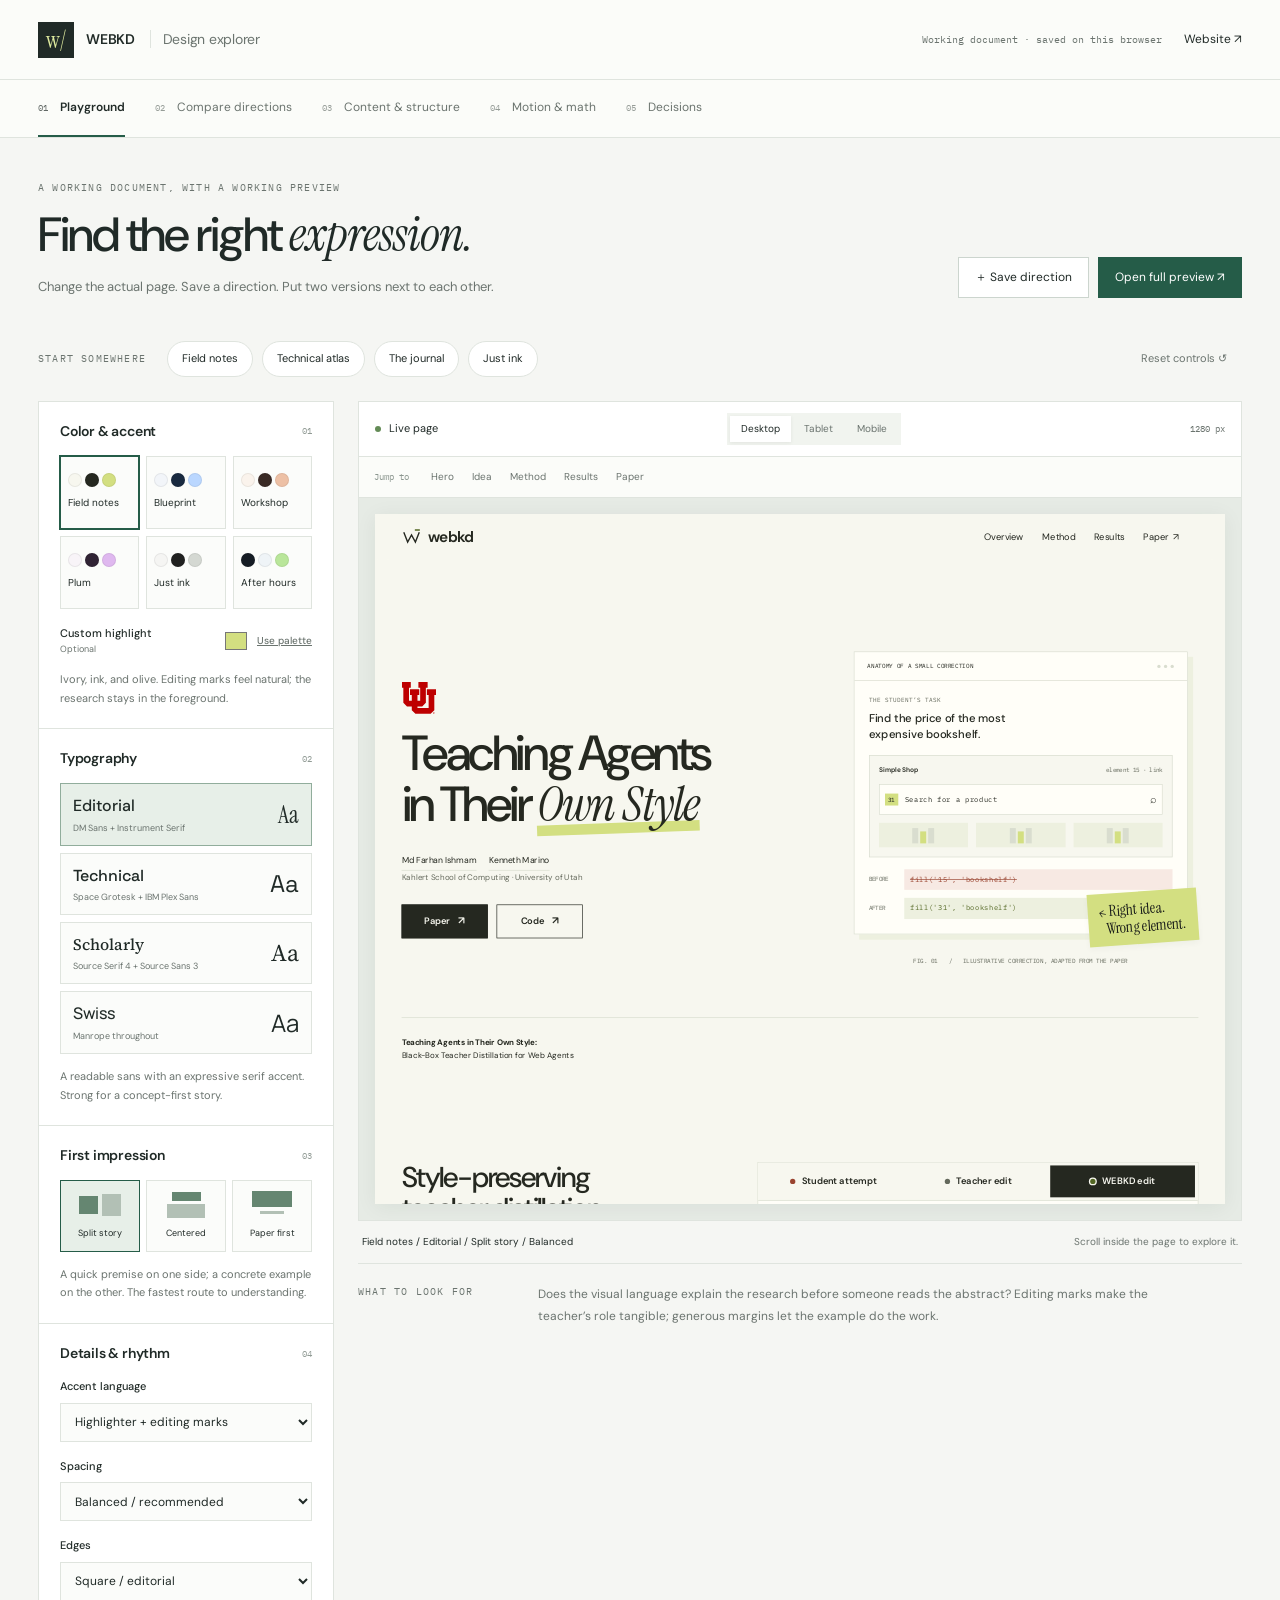
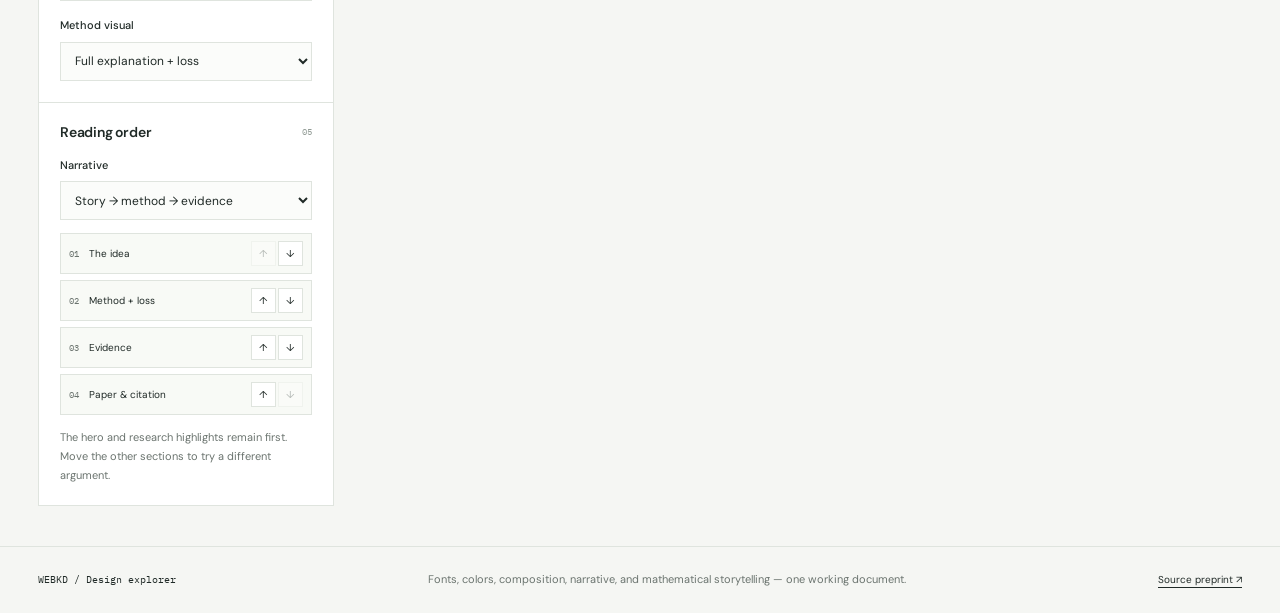
==== commit ba902271: "Redesign the project page for a cleaner, calmer read - One heading and one short lead per section; r" ====
--- a/design-explorer.html
+++ b/design-explorer.html
@@ -5,6 +5,7 @@
   <meta name="viewport" content="width=device-width, initial-scale=1">
   <title>WEBKD — Design explorer & working document</title>
   <meta name="description" content="An interactive design workbook for the WEBKD research website. Compare typography, accents, composition, content order, and mathematical storytelling.">
+  <link rel="icon" href="data:image/svg+xml,%3Csvg xmlns='http://www.w3.org/2000/svg' viewBox='0 0 64 64'%3E%3Crect width='64' height='64' rx='16' fill='%23252820'/%3E%3Cpath d='M12 19l9 27 11-20 11 20 9-27' stroke='%23d3df81' stroke-width='6' fill='none'/%3E%3C/svg%3E">
   <link rel="preconnect" href="https://fonts.googleapis.com">
   <link rel="preconnect" href="https://fonts.gstatic.com" crossorigin>
   <link href="https://fonts.googleapis.com/css2?family=DM+Sans:wght@400;500;600;650;700&family=IBM+Plex+Mono:wght@400;500&family=Instrument+Serif:ital@0;1&family=Manrope:wght@400;500;600;700&family=Source+Serif+4:wght@400;600&family=Space+Grotesk:wght@400;500;600&display=swap" rel="stylesheet">
@@ -60,7 +61,7 @@
       <div class="content-plan"><div><p class="eyebrow">What belongs where</p><h2>A page with depth,<br>not a pasted paper.</h2><p>The first layer should give the insight. The second should let a researcher inspect the mechanism and evidence.</p></div><div class="table-scroll"><table><thead><tr><th>Section</th><th>Show immediately</th><th>Let readers open</th></tr></thead><tbody><tr><th>Hero</th><td>One takeaway, authors, paper link, concrete visual.</td><td>Full paper title and affiliation remain visible.</td></tr><tr><th>The idea</th><td>Student → teacher → style-preserving correction.</td><td>Original figure and full structured response.</td></tr><tr><th>Method</th><td>Four stages and the two terms of the objective.</td><td>Chaptered animation, exact equations, span weighting and masks.</td></tr><tr><th>Evidence</th><td>One benchmark, explicit baseline, model selector.</td><td>Full table, standard errors, transfer results and limits.</td></tr><tr><th>Paper</th><td>Preprint, authors, copyable citation.</td><td>Code and checkpoints when their release links exist.</td></tr></tbody></table></div></div>
     </section>
     <section id="panel-math" role="tabpanel" aria-labelledby="tab-math" hidden>
-      <div class="page-intro"><div><p class="eyebrow">Explain the optimization, not just the pipeline</p><h1>Make the loss<br><em>make sense.</em></h1><p>A deeper Manim treatment, followed by an interactive explanation of what each term controls.</p></div><a class="button" href="https://arxiv.org/pdf/2610.22539#page=7" target="_blank" rel="noopener">Read Eq. 5 in the paper ↗</a></div>
+      <div class="page-intro"><div><p class="eyebrow">Explain the optimization, not just the pipeline</p><h1>Make the loss<br><em>make sense.</em></h1><p>A deeper Manim treatment, followed by an interactive explanation of what each term controls.</p></div><a class="button" href="https://arxiv.org/pdf/2610.19834#page=7" target="_blank" rel="noopener">Read Eq. 5 in the paper ↗</a></div>
       <div class="motion-layout"><div class="motion-player"><video id="math-film" controls playsinline preload="metadata" poster="assets/webkd-method-poster.png?v=20261014-r3" aria-label="WEBKD method and loss explanation"><source src="assets/webkd-method.mp4?v=20261014-r3" type="video/mp4"></video><div class="motion-footer"><span>Manim · silent, with a written explanation below</span><a href="assets/webkd-method-poster.png?v=20261014-r3" target="_blank" rel="noopener">Static diagram ↗</a></div></div><aside class="chapter-panel"><span class="eyebrow">Chapters</span><div id="chapter-list"><button data-chapter="0.0"><span>01</span><div>The student’s own states<small>Where corrections are made</small></div></button><button data-chapter="9.867"><span>02</span><div>The perplexity premium<small>Why wording can dominate the loss</small></div></button><button data-chapter="20.600"><span>03</span><div>Action contribution<small>Score reasoning; set learning emphasis</small></div></button><button data-chapter="35.833"><span>04</span><div>The complete objective<small>Learning emphasis + rationale anchor</small></div></button><button data-chapter="46.867"><span>05</span><div>What the anchor controls<small>Keep reasoning near its prior</small></div></button><button data-chapter="59.400"><span>06</span><div>Putting it together<small>Correct decisions in the student’s style</small></div></button></div><p class="control-note">Select a chapter to seek and play. The film uses schematic examples, not measured training traces.</p></aside></div>
       <div class="formula-intro"><span class="eyebrow">The central equation / paper Eq. 5</span><h2>Two terms. Two different jobs.</h2><div class="formula-surface"><img src="assets/formulas/loss.svg" alt="L WD equals the sum of token weights times cross entropy divided by the sum of weights, plus beta times the sum of role masks times pointwise KL divided by the sum of role masks." loading="lazy"></div><div class="intuition-pair"><article><span class="term-label">Weighted imitation</span><h3>What deserves attention?</h3><p>Weight reasoning by how much it helps the student predict the corrected action. Divide by the weight sum so changing all weights together does not silently rescale the loss.</p></article><article><span class="term-label anchor">Rationale anchor</span><h3>How far should reasoning move?</h3><p>Penalize drift from the frozen seed on think, plan, and memory tokens. Leave action and step tokens almost unanchored so corrected decisions can be learned.</p></article></div></div>
       <div class="loss-lab"><div class="lab-intro"><span class="eyebrow">Try the intuition</span><h2>Which span earns<br>the learning signal?</h2><p>Move the contribution scores. The weight map follows the paper’s Eq. 10, including average ranks for ties and the dead zone.</p><p class="synthetic-label">Illustrative values · one token per span · not experimental results</p><div class="lab-presets"><button data-lab-preset="distinct">Distinct contributions</button><button data-lab-preset="tied">All tied</button><button data-lab-preset="close">Nearly tied</button></div><label class="input-label beta-label">Anchor strength β <output id="beta-output">0.03</output><input id="beta-slider" type="range" min="0" max="0.3" step="0.01" value="0.03"></label><label class="input-label">Anchor mask<select id="mask-select"><option value="rationale">Rationale only · paper setting</option><option value="all">All tokens · comparison</option><option value="none">No anchor · comparison</option></select></label><p class="control-note">The demo holds target-token cross entropy and log-ratios fixed. β changes the objective’s penalty, not a simulated model’s accuracy.</p></div><div class="lab-workspace"><div id="span-controls"></div><div class="lab-constants"><span>Weight floor φ = 0.1</span><span>Dead zone τ = 0.05 nats</span></div><div class="table-scroll"><table class="loss-table"><thead><tr><th>Role</th><th>CE weight w</th><th>Anchor γ</th><th>Fixed CE</th><th>Fixed d</th></tr></thead><tbody id="loss-lab-table"></tbody></table></div><div class="loss-total" aria-live="polite"><span><small>Weighted CE</small><b id="weighted-ce">—</b></span><strong>+</strong><span><small>β × anchor</small><b id="anchor-term">—</b></span><strong>=</strong><span><small>Illustrative loss</small><b id="loss-total">—</b></span></div><p id="weight-intuition" class="weight-intuition"></p></div></div>
@@ -77,7 +78,7 @@
       <div class="saved-heading"><h2>Saved directions</h2><p>Snapshots stay fixed while you keep experimenting.</p></div><div class="saved-grid" id="saved-directions"></div>
     </section>
   </main>
-  <footer class="app-footer"><span>WEBKD / Design explorer</span><p>Fonts, colors, composition, narrative, and mathematical storytelling — one working document.</p><a href="https://arxiv.org/abs/2610.22539" target="_blank" rel="noopener">Source preprint ↗</a></footer>
+  <footer class="app-footer"><span>WEBKD / Design explorer</span><p>Fonts, colors, composition, narrative, and mathematical storytelling — one working document.</p><a href="https://arxiv.org/abs/2610.19834" target="_blank" rel="noopener">Source preprint ↗</a></footer>
   <dialog id="save-dialog" aria-labelledby="save-dialog-title"><form id="save-direction-form"><div class="dialog-heading"><h2 id="save-dialog-title">Save a direction</h2><button type="button" id="close-save" aria-label="Close save dialog">×</button></div><label class="input-label">Name<input id="direction-name" type="text" maxlength="70" required placeholder="Olive, but more technical"></label><label class="input-label">Why this combination?<textarea id="direction-note" rows="3" maxlength="1200" placeholder="What you want to keep or explore further."></textarea></label><button class="button primary" type="submit">Save snapshot</button></form></dialog>
   <div id="toast" role="status" class="toast" hidden></div>
   <section id="print-document" class="print-document" aria-label="Printable design decision document"></section>
